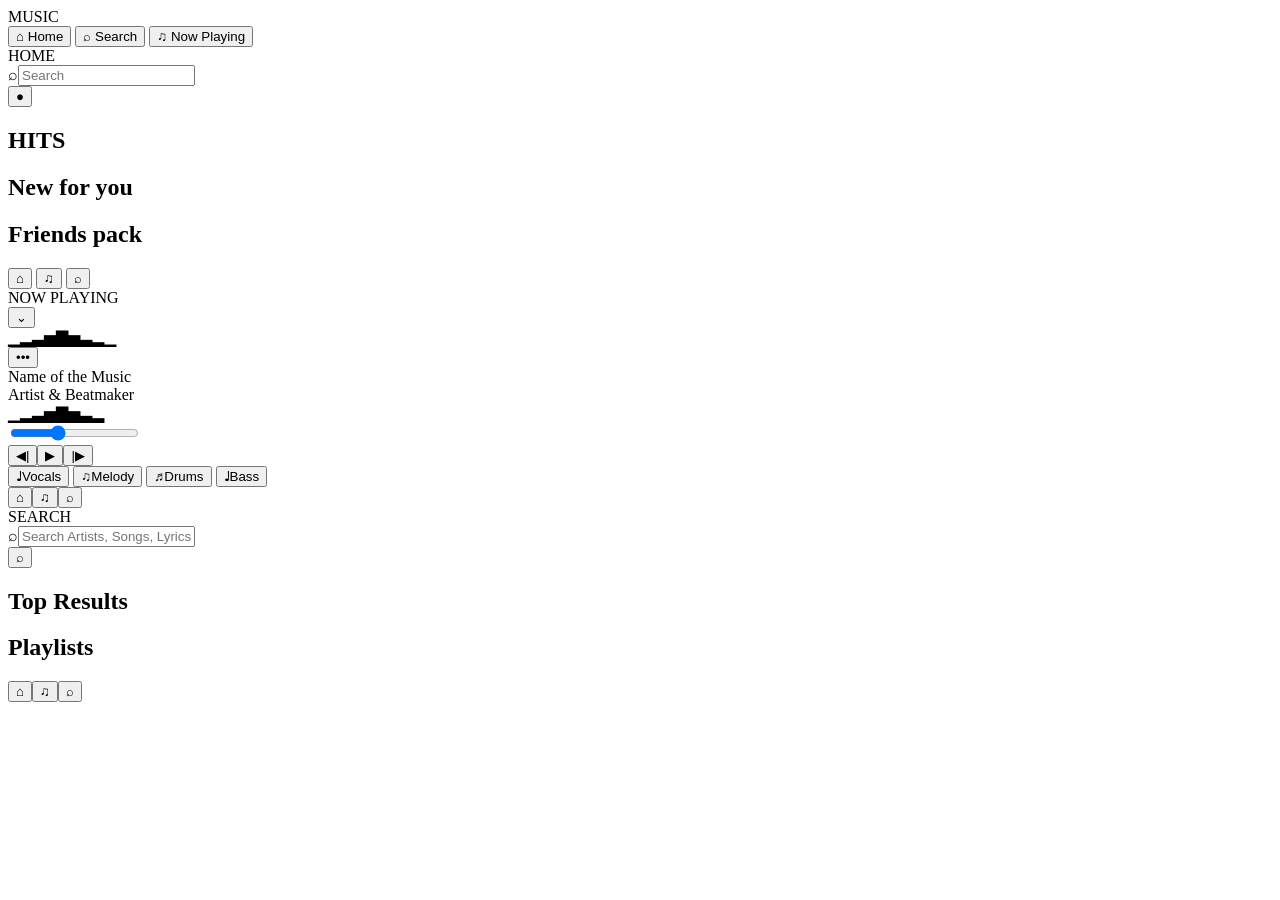
==== index.html @ ff716475 "Add initial mobile music web UI" ====
<!DOCTYPE html>
<html lang="en">
<head>
  <meta charset="UTF-8" />
  <meta name="viewport" content="width=device-width, initial-scale=1.0" />
  <meta name="theme-color" content="#171719" />
  <title>Music UI — Prototype</title>
  <link rel="stylesheet" href="style.css" />
</head>
<body>
  <div class="app-shell">
    <aside class="desktop-nav">
      <div class="brand">MUSIC</div>
      <button class="side-link active" data-page="home">⌂ <span>Home</span></button>
      <button class="side-link" data-page="search">⌕ <span>Search</span></button>
      <button class="side-link" data-page="playing">♫ <span>Now Playing</span></button>
    </aside>

    <main class="app">
      <section id="home" class="page page-home active">
        <div class="page-title">HOME</div>
        <div class="search-row">
          <div class="search-box" data-open-search><span>⌕</span><input id="homeSearch" type="text" placeholder="Search" /></div>
          <button class="round-btn" aria-label="Profile">●</button>
        </div>
        <h1>HITS</h1>
        <div class="horizontal-cards" id="hits"></div>
        <h2>New for you</h2>
        <div class="horizontal-cards" id="newForYou"></div>
        <h2>Friends pack</h2>
        <div class="horizontal-cards" id="friends"></div>
        <div class="mobile-bottom fixed-bottom">
          <button class="selected" data-page="home">⌂</button>
          <button data-page="playing">♫</button>
          <button data-page="search">⌕</button>
        </div>
      </section>

      <section id="playing" class="page page-playing">
        <div class="page-title">NOW PLAYING</div>
        <div class="playing-top">
          <button class="back-btn" data-page="home">⌄</button>
          <div class="wave">▁▂▃▅▇▅▃▂▁</div>
          <button class="more-btn">•••</button>
        </div>
        <div class="hero-art" id="heroArt"></div>
        <div class="track-info">
          <div><div class="track-title" id="playerTitle">Name of the Music</div><div class="track-artist" id="playerArtist">Artist & Beatmaker</div></div>
          <div class="mini-wave">▁▂▃▅▇▅▃▂</div>
        </div>
        <div class="progress"><input id="progress" type="range" min="0" max="100" value="35" /></div>
        <div class="transport">
          <button id="prevBtn">◀|</button><button id="playBtn" class="play-main">▶</button><button id="nextBtn">|▶</button>
        </div>
        <div class="stem-controls">
          <button class="stem active" data-stem="vocals"><b>♩</b><span>Vocals</span></button>
          <button class="stem active" data-stem="melody"><b>♫</b><span>Melody</span></button>
          <button class="stem" data-stem="drums"><b>♬</b><span>Drums</span></button>
          <button class="stem" data-stem="bass"><b>♩</b><span>Bass</span></button>
        </div>
        <div class="mobile-bottom fixed-bottom">
          <button data-page="home">⌂</button><button class="selected" data-page="playing">♫</button><button data-page="search">⌕</button>
        </div>
      </section>

      <section id="search" class="page page-search">
        <div class="page-title">SEARCH</div>
        <div class="search-row">
          <div class="search-box"><span>⌕</span><input id="searchInput" type="text" placeholder="Search Artists, Songs, Lyrics..." /></div>
          <button class="round-btn" id="searchSubmit">⌕</button>
        </div>
        <h1>Top Results</h1>
        <div id="searchResults" class="search-results"></div>
        <h2>Playlists</h2>
        <div class="playlist-list" id="playlists"></div>
        <div class="mobile-bottom fixed-bottom">
          <button data-page="home">⌂</button><button data-page="playing">♫</button><button class="selected" data-page="search">⌕</button>
        </div>
      </section>
    </main>
  </div>
  <script src="app.js"></script>
</body>
</html>
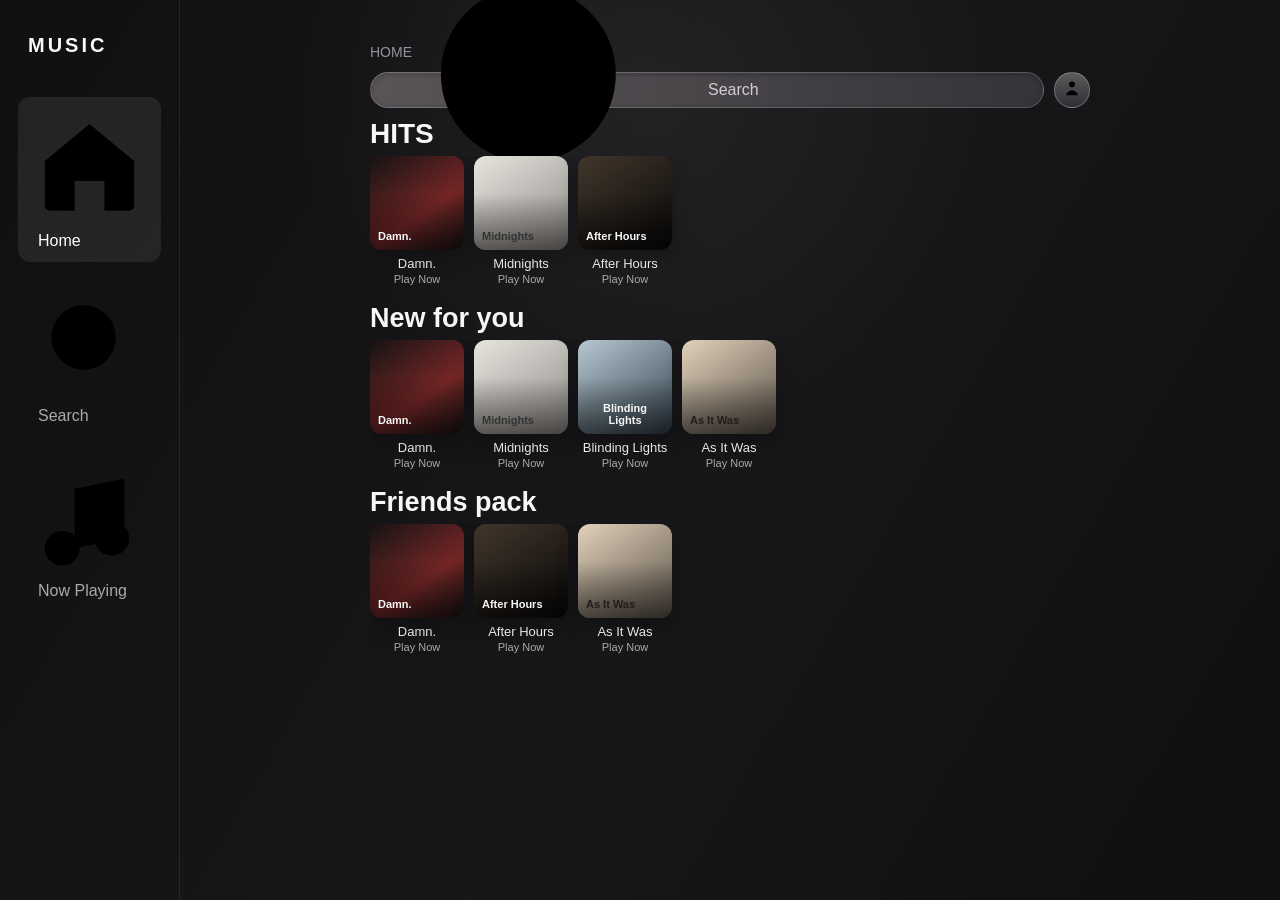
==== commit 051c7647: "Replace text controls with clean SVG icons" ====
--- a/index.html
+++ b/index.html
@@ -11,17 +11,17 @@
   <div class="app-shell">
     <aside class="desktop-nav">
       <div class="brand">MUSIC</div>
-      <button class="side-link active" data-page="home">⌂ <span>Home</span></button>
-      <button class="side-link" data-page="search">⌕ <span>Search</span></button>
-      <button class="side-link" data-page="playing">♫ <span>Now Playing</span></button>
+      <button class="side-link active" data-page="home"><svg viewBox="0 0 24 24"><path d="M3 10.5 12 3l9 7.5v9a1 1 0 0 1-1 1h-5v-6H9v6H4a1 1 0 0 1-1-1z"/></svg><span>Home</span></button>
+      <button class="side-link" data-page="search"><svg viewBox="0 0 24 24"><circle cx="10.8" cy="10.8" r="6.5"/><path d="m16 16 5 5"/></svg><span>Search</span></button>
+      <button class="side-link" data-page="playing"><svg viewBox="0 0 24 24"><path d="M9 18V6l10-2v12"/><circle cx="6.5" cy="18" r="3.5"/><circle cx="16.5" cy="16" r="3.5"/></svg><span>Now Playing</span></button>
     </aside>
 
     <main class="app">
       <section id="home" class="page page-home active">
         <div class="page-title">HOME</div>
         <div class="search-row">
-          <div class="search-box" data-open-search><span>⌕</span><input id="homeSearch" type="text" placeholder="Search" /></div>
-          <button class="round-btn" aria-label="Profile">●</button>
+          <div class="search-box" data-open-search><svg viewBox="0 0 24 24"><circle cx="10.8" cy="10.8" r="6.5"/><path d="m16 16 5 5"/></svg><input id="homeSearch" type="text" placeholder="Search" /></div>
+          <button class="round-btn" aria-label="Profile"><svg viewBox="0 0 24 24"><circle cx="12" cy="8" r="3.2"/><path d="M5.5 20c.8-3.4 3-5.2 6.5-5.2s5.7 1.8 6.5 5.2"/></svg></button>
         </div>
         <h1>HITS</h1>
         <div class="horizontal-cards" id="hits"></div>
@@ -30,51 +30,57 @@
         <h2>Friends pack</h2>
         <div class="horizontal-cards" id="friends"></div>
         <div class="mobile-bottom fixed-bottom">
-          <button class="selected" data-page="home">⌂</button>
-          <button data-page="playing">♫</button>
-          <button data-page="search">⌕</button>
+          <button class="selected" data-page="home" aria-label="Home"><svg viewBox="0 0 24 24"><path d="M3 10.5 12 3l9 7.5v9a1 1 0 0 1-1 1h-5v-6H9v6H4a1 1 0 0 1-1-1z"/></svg></button>
+          <button data-page="playing" aria-label="Now Playing"><svg viewBox="0 0 24 24"><path d="M9 18V6l10-2v12"/><circle cx="6.5" cy="18" r="3.5"/><circle cx="16.5" cy="16" r="3.5"/></svg></button>
+          <button data-page="search" aria-label="Search"><svg viewBox="0 0 24 24"><circle cx="10.8" cy="10.8" r="6.5"/><path d="m16 16 5 5"/></svg></button>
         </div>
       </section>
 
       <section id="playing" class="page page-playing">
         <div class="page-title">NOW PLAYING</div>
         <div class="playing-top">
-          <button class="back-btn" data-page="home">⌄</button>
-          <div class="wave">▁▂▃▅▇▅▃▂▁</div>
-          <button class="more-btn">•••</button>
+          <button class="back-btn" data-page="home" aria-label="Back"><svg viewBox="0 0 24 24"><path d="m5 9 7 7 7-7"/></svg></button>
+          <div class="wave"><span></span><span></span><span></span><span></span><span></span><span></span><span></span><span></span><span></span></div>
+          <button class="more-btn" aria-label="More"><i></i><i></i><i></i></button>
         </div>
         <div class="hero-art" id="heroArt"></div>
         <div class="track-info">
           <div><div class="track-title" id="playerTitle">Name of the Music</div><div class="track-artist" id="playerArtist">Artist & Beatmaker</div></div>
-          <div class="mini-wave">▁▂▃▅▇▅▃▂</div>
+          <div class="mini-wave"><span></span><span></span><span></span><span></span><span></span><span></span><span></span></div>
         </div>
         <div class="progress"><input id="progress" type="range" min="0" max="100" value="35" /></div>
         <div class="transport">
-          <button id="prevBtn">◀|</button><button id="playBtn" class="play-main">▶</button><button id="nextBtn">|▶</button>
+          <button id="prevBtn" aria-label="Previous"><svg viewBox="0 0 32 32"><path d="M7 7v18M25 8 12 16l13 8z"/></svg></button>
+          <button id="playBtn" class="play-main" aria-label="Play"><svg class="play-icon" viewBox="0 0 32 32"><path d="m12 7 13 9-13 9z"/></svg><svg class="pause-icon" viewBox="0 0 32 32"><path d="M10 7v18M22 7v18"/></svg></button>
+          <button id="nextBtn" aria-label="Next"><svg viewBox="0 0 32 32"><path d="M25 7v18M7 8l13 8L7 24z"/></svg></button>
         </div>
         <div class="stem-controls">
-          <button class="stem active" data-stem="vocals"><b>♩</b><span>Vocals</span></button>
-          <button class="stem active" data-stem="melody"><b>♫</b><span>Melody</span></button>
-          <button class="stem" data-stem="drums"><b>♬</b><span>Drums</span></button>
-          <button class="stem" data-stem="bass"><b>♩</b><span>Bass</span></button>
+          <button class="stem active" data-stem="vocals"><svg viewBox="0 0 24 24"><path d="M9 18V6l8-2v11"/><circle cx="6.5" cy="18" r="3.5"/><circle cx="14.5" cy="16" r="3.5"/></svg><span>Vocals</span></button>
+          <button class="stem active" data-stem="melody"><svg viewBox="0 0 24 24"><path d="M9 18V6l8-2v11"/><circle cx="6.5" cy="18" r="3.5"/><circle cx="14.5" cy="16" r="3.5"/></svg><span>Melody</span></button>
+          <button class="stem" data-stem="drums"><svg viewBox="0 0 24 24"><ellipse cx="12" cy="8" rx="7" ry="3"/><path d="M5 8v8c0 2 14 2 14 0V8M8 13c2 1 6 1 8 0"/></svg><span>Drums</span></button>
+          <button class="stem" data-stem="bass"><svg viewBox="0 0 24 24"><path d="M9 18V6l8-2v11"/><circle cx="6.5" cy="18" r="3.5"/><circle cx="14.5" cy="16" r="3.5"/></svg><span>Bass</span></button>
         </div>
         <div class="mobile-bottom fixed-bottom">
-          <button data-page="home">⌂</button><button class="selected" data-page="playing">♫</button><button data-page="search">⌕</button>
+          <button data-page="home" aria-label="Home"><svg viewBox="0 0 24 24"><path d="M3 10.5 12 3l9 7.5v9a1 1 0 0 1-1 1h-5v-6H9v6H4a1 1 0 0 1-1-1z"/></svg></button>
+          <button class="selected" data-page="playing" aria-label="Now Playing"><svg viewBox="0 0 24 24"><path d="M9 18V6l10-2v12"/><circle cx="6.5" cy="18" r="3.5"/><circle cx="16.5" cy="16" r="3.5"/></svg></button>
+          <button data-page="search" aria-label="Search"><svg viewBox="0 0 24 24"><circle cx="10.8" cy="10.8" r="6.5"/><path d="m16 16 5 5"/></svg></button>
         </div>
       </section>
 
       <section id="search" class="page page-search">
         <div class="page-title">SEARCH</div>
         <div class="search-row">
-          <div class="search-box"><span>⌕</span><input id="searchInput" type="text" placeholder="Search Artists, Songs, Lyrics..." /></div>
-          <button class="round-btn" id="searchSubmit">⌕</button>
+          <div class="search-box"><svg viewBox="0 0 24 24"><circle cx="10.8" cy="10.8" r="6.5"/><path d="m16 16 5 5"/></svg><input id="searchInput" type="text" placeholder="Search Artists, Songs, Lyrics..." /></div>
+          <button class="round-btn" id="searchSubmit" aria-label="Search"><svg viewBox="0 0 24 24"><circle cx="10.8" cy="10.8" r="6.5"/><path d="m16 16 5 5"/></svg></button>
         </div>
         <h1>Top Results</h1>
         <div id="searchResults" class="search-results"></div>
         <h2>Playlists</h2>
         <div class="playlist-list" id="playlists"></div>
         <div class="mobile-bottom fixed-bottom">
-          <button data-page="home">⌂</button><button data-page="playing">♫</button><button class="selected" data-page="search">⌕</button>
+          <button data-page="home" aria-label="Home"><svg viewBox="0 0 24 24"><path d="M3 10.5 12 3l9 7.5v9a1 1 0 0 1-1 1h-5v-6H9v6H4a1 1 0 0 1-1-1z"/></svg></button>
+          <button data-page="playing" aria-label="Now Playing"><svg viewBox="0 0 24 24"><path d="M9 18V6l10-2v12"/><circle cx="6.5" cy="18" r="3.5"/><circle cx="16.5" cy="16" r="3.5"/></svg></button>
+          <button class="selected" data-page="search" aria-label="Search"><svg viewBox="0 0 24 24"><circle cx="10.8" cy="10.8" r="6.5"/><path d="m16 16 5 5"/></svg></button>
         </div>
       </section>
     </main>
--- a/style.css
+++ b/style.css
@@ -0,0 +1,5 @@
+*{box-sizing:border-box} :root{--bg:#111113;--text:#f7f7f7;--muted:#aaa8ad}html,body{margin:0;min-height:100%;background:#09090a;color:var(--text);font-family:Arial,Helvetica,sans-serif}body{min-height:100vh;overflow-x:hidden}button,input{font:inherit}button{color:inherit}.app-shell{min-height:100vh;display:flex;background:radial-gradient(circle at 50% 10%,rgba(255,255,255,.06),transparent 34%),linear-gradient(120deg,#101012 0%,#171719 55%,#0f0f11 100%)}.desktop-nav{width:180px;padding:34px 18px;border-right:1px solid rgba(255,255,255,.08);display:flex;flex-direction:column;gap:10px}.brand{font-size:20px;font-weight:800;letter-spacing:.15em;margin:0 10px 30px}.side-link{border:0;background:transparent;text-align:left;padding:12px;border-radius:12px;color:#aaa;cursor:pointer}.side-link.active,.side-link:hover{background:rgba(255,255,255,.08);color:#fff}.side-link span{margin-left:8px}.app{width:min(100%,1060px);margin:0 auto;padding:44px 30px}.page{display:none;min-height:calc(100vh - 88px);animation:fade .2s ease}.page.active{display:block}@keyframes fade{from{opacity:0;transform:translateY(4px)}to{opacity:1;transform:translateY(0)}}.page-title{color:#969398;font-size:14px;margin-bottom:12px}.search-row{display:flex;align-items:center;gap:10px;margin-bottom:12px}.search-box{flex:1;height:36px;border-radius:20px;background:linear-gradient(90deg,rgba(96,91,95,.9),rgba(59,57,61,.85));border:1px solid rgba(255,255,255,.17);display:flex;align-items:center;padding:0 12px;box-shadow:inset 0 1px 5px rgba(0,0,0,.25)}.search-box span{font-size:20px;color:#d8d5d9;margin-right:8px}.search-box input{width:100%;background:transparent;border:0;outline:0;color:#fff;min-width:0}.search-box input::placeholder{color:#d1cdd1}.round-btn{flex:0 0 36px;width:36px;height:36px;border-radius:50%;border:1px solid rgba(255,255,255,.24);background:linear-gradient(#5e5a5e,#302f33);cursor:pointer}h1,h2{margin:12px 0 8px;line-height:1}h1{font-size:28px}h2{font-size:27px;margin-top:18px}.horizontal-cards{display:flex;gap:10px;overflow-x:auto;scrollbar-width:none;padding-bottom:2px}.horizontal-cards::-webkit-scrollbar{display:none}.music-card{width:94px;flex:0 0 94px;cursor:pointer;text-align:center}.album-art{width:94px;height:94px;border-radius:12px;overflow:hidden;display:grid;place-items:end start;padding:8px;position:relative;background:radial-gradient(circle at 75% 25%,rgba(255,255,255,.4),transparent 20%),linear-gradient(135deg,#454545,#151515);box-shadow:0 8px 20px rgba(0,0,0,.25)}.album-art::after{content:"";position:absolute;inset:0;background:linear-gradient(transparent 40%,rgba(0,0,0,.5))}.album-art strong{position:relative;z-index:1;font-size:11px}.music-card .name{margin-top:6px;font-size:13px;white-space:nowrap;overflow:hidden;text-overflow:ellipsis}.music-card .sub{font-size:11px;color:#aaa;margin-top:2px}.c1{background:linear-gradient(145deg,#161313,#752626 60%,#151515)}.c2{background:linear-gradient(145deg,#e8e5df,#8e8a87);color:#333}.c3{background:linear-gradient(145deg,#42362b,#080808)}.c4{background:linear-gradient(145deg,#b7c8d2,#33414d)}.c5{background:linear-gradient(145deg,#e2d2bb,#595047);color:#211d1b}.c6{background:linear-gradient(145deg,#bcd0df,#d991a9);color:#29202a}.c7{background:linear-gradient(145deg,#3c1519,#bc5261)}.c8{background:linear-gradient(145deg,#101010,#575757)}.page-playing{max-width:520px;margin:0 auto}.playing-top{display:flex;align-items:center;justify-content:space-between;height:38px}.back-btn,.more-btn{border:0;background:transparent;cursor:pointer;font-size:24px}.wave,.mini-wave{color:#bfc0c4;letter-spacing:1px;font-size:20px}.hero-art{width:100%;aspect-ratio:1/1;margin-top:6px;border-radius:22px;background:radial-gradient(circle at 55% 42%,rgba(4,20,80,.9) 0 15%,transparent 35%),radial-gradient(circle at 48% 48%,#1b66b2,#122033 58%,#253b55 100%);position:relative;overflow:hidden;box-shadow:0 20px 50px rgba(0,0,0,.4)}.hero-art::before{content:"MUSIC";position:absolute;left:18%;top:34%;font-size:clamp(45px,10vw,100px);font-weight:900;color:rgba(255,255,255,.12);filter:blur(7px);transform:rotate(-8deg)}.track-info{display:flex;align-items:end;justify-content:space-between;margin-top:14px}.track-title{font-size:18px}.track-artist{color:#a8a8ac;font-size:13px;margin-top:4px}.progress{margin-top:10px}.progress input{width:100%;accent-color:#e8e8e8}.transport{display:flex;justify-content:center;align-items:center;gap:42px;margin:10px 0 18px}.transport button{border:0;background:transparent;font-size:25px;cursor:pointer}.transport .play-main{width:62px;height:62px;border:2px solid #81838a;border-radius:50%;font-size:25px;background:rgba(255,255,255,.04)}.stem-controls{display:grid;grid-template-columns:repeat(4,1fr);gap:7px}.stem{border:1px solid rgba(255,255,255,.1);border-radius:16px;padding:10px 4px 8px;background:linear-gradient(#35353a,#26262a);color:#8d8e92;cursor:pointer}.stem.active{color:#fff;background:linear-gradient(#657b92,#39434e)}.stem b{display:block;font-size:20px;margin-bottom:3px}.stem span{font-size:11px}.mobile-bottom{display:flex;height:56px;border-radius:30px;padding:4px;background:linear-gradient(90deg,#343236,#222125);border:1px solid rgba(255,255,255,.13);box-shadow:0 10px 25px rgba(0,0,0,.25)}.mobile-bottom button{flex:1;border:0;border-radius:25px;background:transparent;color:#858187;font-size:25px;cursor:pointer}.mobile-bottom button.selected{color:#fff;background:linear-gradient(#777078,#4b474c)}.search-results{border-top:1px solid transparent}.result{display:flex;align-items:center;gap:10px;min-height:58px;border-bottom:1px solid rgba(255,255,255,.22);cursor:pointer}.result-art{width:52px;height:52px;border-radius:10px;flex:0 0 52px}.result-name{font-size:15px}.result-sub{color:#aaa;font-size:12px;margin-top:4px}.playlist-list{display:grid}.playlist{display:flex;align-items:center;gap:10px;min-height:60px;border-bottom:1px solid rgba(255,255,255,.2);cursor:pointer}.playlist-art{width:48px;height:48px;border-radius:8px;background:linear-gradient(135deg,#111,#b44)}
+.fixed-bottom{position:fixed;left:50%;bottom:max(10px,env(safe-area-inset-bottom));transform:translateX(-50%);width:min(calc(100% - 28px),520px);z-index:1000;margin:0;backdrop-filter:blur(18px);-webkit-backdrop-filter:blur(18px)}
+@media(max-width:899px){.desktop-nav{display:none}.app{width:100%;padding:22px 16px 30px}.page{min-height:calc(100vh - 52px);padding-bottom:82px}.page-home,.page-search,.page-playing{padding-bottom:82px}}
+@media(min-width:900px){.page-home,.page-search{max-width:720px;margin:0 auto}.fixed-bottom{display:none!important}.page-home .mobile-bottom,.page-search .mobile-bottom{display:none}}
+@media(max-width:430px){.app{padding-left:14px;padding-right:14px}h1,h2{font-size:25px}.music-card,.album-art{width:88px}.music-card{flex-basis:88px}.album-art{height:88px}.page-playing{max-width:100%}}
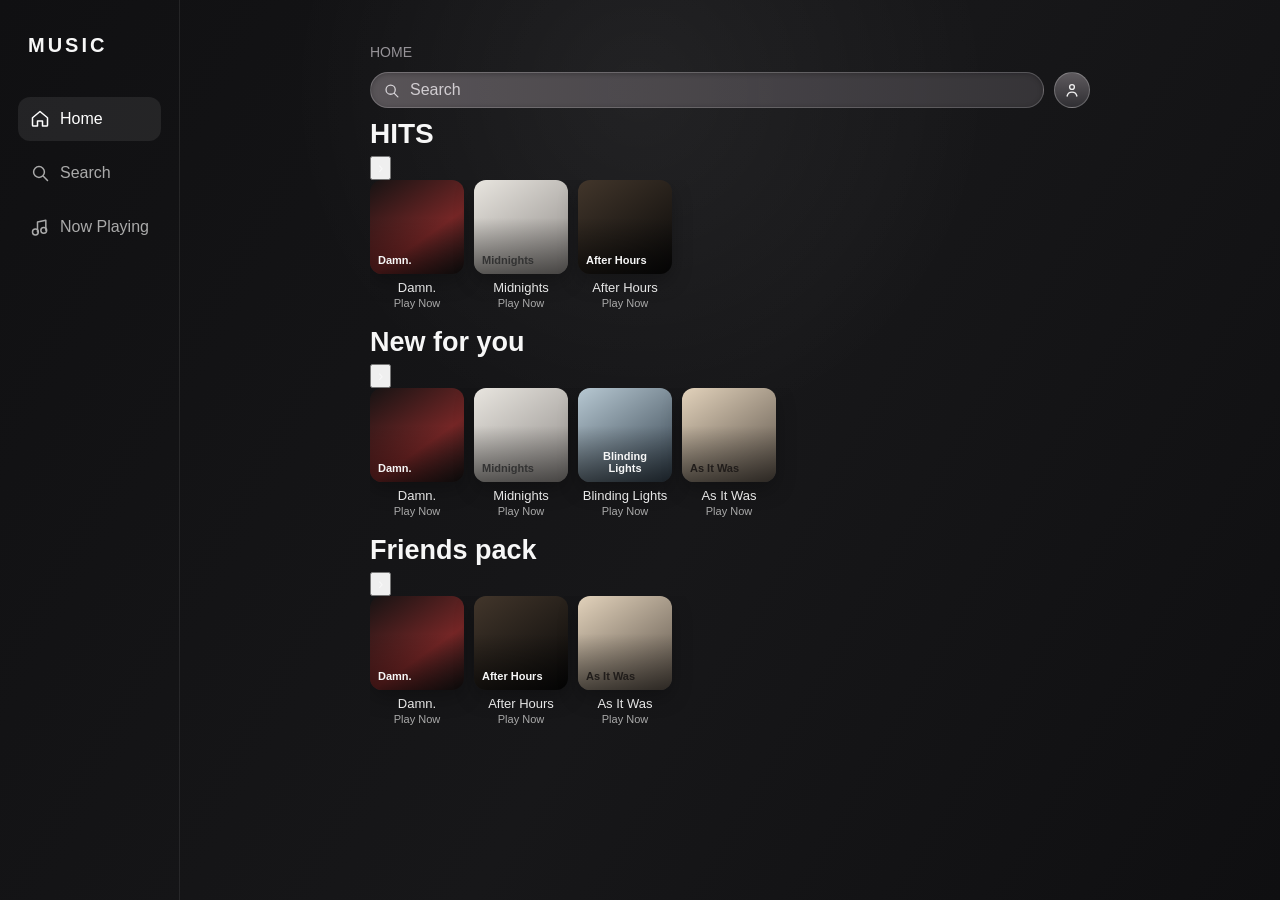
==== commit 8167f161: "Refine Home layout and section controls" ====
--- a/index.html
+++ b/index.html
@@ -23,11 +23,11 @@
           <div class="search-box" data-open-search><svg viewBox="0 0 24 24"><circle cx="10.8" cy="10.8" r="6.5"/><path d="m16 16 5 5"/></svg><input id="homeSearch" type="text" placeholder="Search" /></div>
           <button class="round-btn" aria-label="Profile"><svg viewBox="0 0 24 24"><circle cx="12" cy="8" r="3.2"/><path d="M5.5 20c.8-3.4 3-5.2 6.5-5.2s5.7 1.8 6.5 5.2"/></svg></button>
         </div>
-        <h1>HITS</h1>
+        <div class="section-heading"><h1>HITS</h1><button class="section-arrow" data-section="hits" aria-label="Show more">›</button></div>
         <div class="horizontal-cards" id="hits"></div>
-        <h2>New for you</h2>
+        <div class="section-heading"><h2>New for you</h2><button class="section-arrow" data-section="newForYou" aria-label="Show more">›</button></div>
         <div class="horizontal-cards" id="newForYou"></div>
-        <h2>Friends pack</h2>
+        <div class="section-heading"><h2>Friends pack</h2><button class="section-arrow" data-section="friends" aria-label="Show more">›</button></div>
         <div class="horizontal-cards" id="friends"></div>
         <div class="mobile-bottom fixed-bottom">
           <button class="selected" data-page="home" aria-label="Home"><svg viewBox="0 0 24 24"><path d="M3 10.5 12 3l9 7.5v9a1 1 0 0 1-1 1h-5v-6H9v6H4a1 1 0 0 1-1-1z"/></svg></button>
--- a/style.css
+++ b/style.css
@@ -1,5 +1 @@
-*{box-sizing:border-box} :root{--bg:#111113;--text:#f7f7f7;--muted:#aaa8ad}html,body{margin:0;min-height:100%;background:#09090a;color:var(--text);font-family:Arial,Helvetica,sans-serif}body{min-height:100vh;overflow-x:hidden}button,input{font:inherit}button{color:inherit}.app-shell{min-height:100vh;display:flex;background:radial-gradient(circle at 50% 10%,rgba(255,255,255,.06),transparent 34%),linear-gradient(120deg,#101012 0%,#171719 55%,#0f0f11 100%)}.desktop-nav{width:180px;padding:34px 18px;border-right:1px solid rgba(255,255,255,.08);display:flex;flex-direction:column;gap:10px}.brand{font-size:20px;font-weight:800;letter-spacing:.15em;margin:0 10px 30px}.side-link{border:0;background:transparent;text-align:left;padding:12px;border-radius:12px;color:#aaa;cursor:pointer}.side-link.active,.side-link:hover{background:rgba(255,255,255,.08);color:#fff}.side-link span{margin-left:8px}.app{width:min(100%,1060px);margin:0 auto;padding:44px 30px}.page{display:none;min-height:calc(100vh - 88px);animation:fade .2s ease}.page.active{display:block}@keyframes fade{from{opacity:0;transform:translateY(4px)}to{opacity:1;transform:translateY(0)}}.page-title{color:#969398;font-size:14px;margin-bottom:12px}.search-row{display:flex;align-items:center;gap:10px;margin-bottom:12px}.search-box{flex:1;height:36px;border-radius:20px;background:linear-gradient(90deg,rgba(96,91,95,.9),rgba(59,57,61,.85));border:1px solid rgba(255,255,255,.17);display:flex;align-items:center;padding:0 12px;box-shadow:inset 0 1px 5px rgba(0,0,0,.25)}.search-box span{font-size:20px;color:#d8d5d9;margin-right:8px}.search-box input{width:100%;background:transparent;border:0;outline:0;color:#fff;min-width:0}.search-box input::placeholder{color:#d1cdd1}.round-btn{flex:0 0 36px;width:36px;height:36px;border-radius:50%;border:1px solid rgba(255,255,255,.24);background:linear-gradient(#5e5a5e,#302f33);cursor:pointer}h1,h2{margin:12px 0 8px;line-height:1}h1{font-size:28px}h2{font-size:27px;margin-top:18px}.horizontal-cards{display:flex;gap:10px;overflow-x:auto;scrollbar-width:none;padding-bottom:2px}.horizontal-cards::-webkit-scrollbar{display:none}.music-card{width:94px;flex:0 0 94px;cursor:pointer;text-align:center}.album-art{width:94px;height:94px;border-radius:12px;overflow:hidden;display:grid;place-items:end start;padding:8px;position:relative;background:radial-gradient(circle at 75% 25%,rgba(255,255,255,.4),transparent 20%),linear-gradient(135deg,#454545,#151515);box-shadow:0 8px 20px rgba(0,0,0,.25)}.album-art::after{content:"";position:absolute;inset:0;background:linear-gradient(transparent 40%,rgba(0,0,0,.5))}.album-art strong{position:relative;z-index:1;font-size:11px}.music-card .name{margin-top:6px;font-size:13px;white-space:nowrap;overflow:hidden;text-overflow:ellipsis}.music-card .sub{font-size:11px;color:#aaa;margin-top:2px}.c1{background:linear-gradient(145deg,#161313,#752626 60%,#151515)}.c2{background:linear-gradient(145deg,#e8e5df,#8e8a87);color:#333}.c3{background:linear-gradient(145deg,#42362b,#080808)}.c4{background:linear-gradient(145deg,#b7c8d2,#33414d)}.c5{background:linear-gradient(145deg,#e2d2bb,#595047);color:#211d1b}.c6{background:linear-gradient(145deg,#bcd0df,#d991a9);color:#29202a}.c7{background:linear-gradient(145deg,#3c1519,#bc5261)}.c8{background:linear-gradient(145deg,#101010,#575757)}.page-playing{max-width:520px;margin:0 auto}.playing-top{display:flex;align-items:center;justify-content:space-between;height:38px}.back-btn,.more-btn{border:0;background:transparent;cursor:pointer;font-size:24px}.wave,.mini-wave{color:#bfc0c4;letter-spacing:1px;font-size:20px}.hero-art{width:100%;aspect-ratio:1/1;margin-top:6px;border-radius:22px;background:radial-gradient(circle at 55% 42%,rgba(4,20,80,.9) 0 15%,transparent 35%),radial-gradient(circle at 48% 48%,#1b66b2,#122033 58%,#253b55 100%);position:relative;overflow:hidden;box-shadow:0 20px 50px rgba(0,0,0,.4)}.hero-art::before{content:"MUSIC";position:absolute;left:18%;top:34%;font-size:clamp(45px,10vw,100px);font-weight:900;color:rgba(255,255,255,.12);filter:blur(7px);transform:rotate(-8deg)}.track-info{display:flex;align-items:end;justify-content:space-between;margin-top:14px}.track-title{font-size:18px}.track-artist{color:#a8a8ac;font-size:13px;margin-top:4px}.progress{margin-top:10px}.progress input{width:100%;accent-color:#e8e8e8}.transport{display:flex;justify-content:center;align-items:center;gap:42px;margin:10px 0 18px}.transport button{border:0;background:transparent;font-size:25px;cursor:pointer}.transport .play-main{width:62px;height:62px;border:2px solid #81838a;border-radius:50%;font-size:25px;background:rgba(255,255,255,.04)}.stem-controls{display:grid;grid-template-columns:repeat(4,1fr);gap:7px}.stem{border:1px solid rgba(255,255,255,.1);border-radius:16px;padding:10px 4px 8px;background:linear-gradient(#35353a,#26262a);color:#8d8e92;cursor:pointer}.stem.active{color:#fff;background:linear-gradient(#657b92,#39434e)}.stem b{display:block;font-size:20px;margin-bottom:3px}.stem span{font-size:11px}.mobile-bottom{display:flex;height:56px;border-radius:30px;padding:4px;background:linear-gradient(90deg,#343236,#222125);border:1px solid rgba(255,255,255,.13);box-shadow:0 10px 25px rgba(0,0,0,.25)}.mobile-bottom button{flex:1;border:0;border-radius:25px;background:transparent;color:#858187;font-size:25px;cursor:pointer}.mobile-bottom button.selected{color:#fff;background:linear-gradient(#777078,#4b474c)}.search-results{border-top:1px solid transparent}.result{display:flex;align-items:center;gap:10px;min-height:58px;border-bottom:1px solid rgba(255,255,255,.22);cursor:pointer}.result-art{width:52px;height:52px;border-radius:10px;flex:0 0 52px}.result-name{font-size:15px}.result-sub{color:#aaa;font-size:12px;margin-top:4px}.playlist-list{display:grid}.playlist{display:flex;align-items:center;gap:10px;min-height:60px;border-bottom:1px solid rgba(255,255,255,.2);cursor:pointer}.playlist-art{width:48px;height:48px;border-radius:8px;background:linear-gradient(135deg,#111,#b44)}
-.fixed-bottom{position:fixed;left:50%;bottom:max(10px,env(safe-area-inset-bottom));transform:translateX(-50%);width:min(calc(100% - 28px),520px);z-index:1000;margin:0;backdrop-filter:blur(18px);-webkit-backdrop-filter:blur(18px)}
-@media(max-width:899px){.desktop-nav{display:none}.app{width:100%;padding:22px 16px 30px}.page{min-height:calc(100vh - 52px);padding-bottom:82px}.page-home,.page-search,.page-playing{padding-bottom:82px}}
-@media(min-width:900px){.page-home,.page-search{max-width:720px;margin:0 auto}.fixed-bottom{display:none!important}.page-home .mobile-bottom,.page-search .mobile-bottom{display:none}}
-@media(max-width:430px){.app{padding-left:14px;padding-right:14px}h1,h2{font-size:25px}.music-card,.album-art{width:88px}.music-card{flex-basis:88px}.album-art{height:88px}.page-playing{max-width:100%}}
+*{box-sizing:border-box}:root{--bg:#111113;--text:#f7f7f7;--muted:#aaa8ad}html,body{margin:0;min-height:100%;background:#09090a;color:var(--text);font-family:Arial,Helvetica,sans-serif}body{min-height:100vh;overflow-x:hidden}button,input{font:inherit}button{color:inherit}.app-shell{min-height:100vh;display:flex;background:radial-gradient(circle at 50% 10%,rgba(255,255,255,.06),transparent 34%),linear-gradient(120deg,#101012 0%,#171719 55%,#0f0f11 100%)}.desktop-nav{width:180px;padding:34px 18px;border-right:1px solid rgba(255,255,255,.08);display:flex;flex-direction:column;gap:10px}.brand{font-size:20px;font-weight:800;letter-spacing:.15em;margin:0 10px 30px}.side-link{border:0;background:transparent;text-align:left;padding:12px;border-radius:12px;color:#aaa;cursor:pointer;display:flex;align-items:center;gap:10px}.side-link.active,.side-link:hover{background:rgba(255,255,255,.08);color:#fff}.side-link span{margin:0}.side-link svg{width:20px;height:20px;fill:none;stroke:currentColor;stroke-width:1.8;stroke-linecap:round;stroke-linejoin:round}.app{width:min(100%,1060px);margin:0 auto;padding:44px 30px}.page{display:none;min-height:calc(100vh - 88px);animation:fade .2s ease}.page.active{display:block}@keyframes fade{from{opacity:0;transform:translateY(4px)}to{opacity:1;transform:translateY(0)}}.page-title{color:#969398;font-size:14px;margin-bottom:12px}.search-row{display:flex;align-items:center;gap:10px;margin-bottom:12px}.search-box{flex:1;height:36px;border-radius:20px;background:linear-gradient(90deg,rgba(96,91,95,.9),rgba(59,57,61,.85));border:1px solid rgba(255,255,255,.17);display:flex;align-items:center;padding:0 12px;box-shadow:inset 0 1px 5px rgba(0,0,0,.25)}.search-box svg{width:17px;height:17px;flex:0 0 17px;margin-right:8px;fill:none;stroke:#d8d5d9;stroke-width:1.8;stroke-linecap:round;stroke-linejoin:round}.search-box input{width:100%;background:transparent;border:0;outline:0;color:#fff;min-width:0}.search-box input::placeholder{color:#d1cdd1}.round-btn{flex:0 0 36px;width:36px;height:36px;border-radius:50%;border:1px solid rgba(255,255,255,.24);background:linear-gradient(#5e5a5e,#302f33);cursor:pointer;display:grid;place-items:center}.round-btn svg{width:18px;height:18px;fill:none;stroke:#eee;stroke-width:1.8;stroke-linecap:round;stroke-linejoin:round}h1,h2{margin:12px 0 8px;line-height:1}h1{font-size:28px}h2{font-size:27px;margin-top:18px}.horizontal-cards{display:flex;gap:10px;overflow-x:auto;scrollbar-width:none;padding-bottom:2px}.horizontal-cards::-webkit-scrollbar{display:none}.music-card{width:94px;flex:0 0 94px;cursor:pointer;text-align:center}.album-art{width:94px;height:94px;border-radius:12px;overflow:hidden;display:grid;place-items:end start;padding:8px;position:relative;background:radial-gradient(circle at 75% 25%,rgba(255,255,255,.4),transparent 20%),linear-gradient(135deg,#454545,#151515);box-shadow:0 8px 20px rgba(0,0,0,.25)}.album-art::after{content:"";position:absolute;inset:0;background:linear-gradient(transparent 40%,rgba(0,0,0,.5))}.album-art strong{position:relative;z-index:1;font-size:11px}.music-card .name{margin-top:6px;font-size:13px;white-space:nowrap;overflow:hidden;text-overflow:ellipsis}.music-card .sub{font-size:11px;color:#aaa;margin-top:2px}.c1{background:linear-gradient(145deg,#161313,#752626 60%,#151515)}.c2{background:linear-gradient(145deg,#e8e5df,#8e8a87);color:#333}.c3{background:linear-gradient(145deg,#42362b,#080808)}.c4{background:linear-gradient(145deg,#b7c8d2,#33414d)}.c5{background:linear-gradient(145deg,#e2d2bb,#595047);color:#211d1b}.c6{background:linear-gradient(145deg,#bcd0df,#d991a9);color:#29202a}.c7{background:linear-gradient(145deg,#3c1519,#bc5261)}.c8{background:linear-gradient(145deg,#101010,#575757)}.page-playing{max-width:520px;margin:0 auto}.playing-top{display:flex;align-items:center;justify-content:space-between;height:38px}.back-btn,.more-btn{border:0;background:transparent;cursor:pointer;width:36px;height:36px;display:grid;place-items:center;padding:0}.back-btn svg{width:23px;height:23px;fill:none;stroke:#f1f1f1;stroke-width:1.8;stroke-linecap:round;stroke-linejoin:round}.more-btn{display:flex;gap:4px;align-items:center;justify-content:center}.more-btn i{width:4px;height:4px;border-radius:50%;background:#f1f1f1}.wave,.mini-wave{display:flex;align-items:center;justify-content:center;gap:2px;height:24px}.wave span,.mini-wave span{display:block;width:2px;border-radius:2px;background:#c3c4c8}.wave span:nth-child(1){height:5px}.wave span:nth-child(2){height:9px}.wave span:nth-child(3){height:13px}.wave span:nth-child(4){height:7px}.wave span:nth-child(5){height:18px}.wave span:nth-child(6){height:10px}.wave span:nth-child(7){height:15px}.wave span:nth-child(8){height:8px}.wave span:nth-child(9){height:5px}.mini-wave span:nth-child(1){height:4px}.mini-wave span:nth-child(2){height:7px}.mini-wave span:nth-child(3){height:11px}.mini-wave span:nth-child(4){height:17px}.mini-wave span:nth-child(5){height:21px}.mini-wave span:nth-child(6){height:12px}.mini-wave span:nth-child(7){height:6px}.hero-art{width:100%;aspect-ratio:1/1;margin-top:6px;border-radius:22px;background:radial-gradient(circle at 55% 42%,rgba(4,20,80,.9) 0 15%,transparent 35%),radial-gradient(circle at 48% 48%,#1b66b2,#122033 58%,#253b55 100%);position:relative;overflow:hidden;box-shadow:0 20px 50px rgba(0,0,0,.4)}.hero-art::before{content:"MUSIC";position:absolute;left:18%;top:34%;font-size:clamp(45px,10vw,100px);font-weight:900;color:rgba(255,255,255,.12);filter:blur(7px);transform:rotate(-8deg)}.track-info{display:flex;align-items:end;justify-content:space-between;margin-top:14px}.track-title{font-size:18px}.track-artist{color:#a8a8ac;font-size:13px;margin-top:4px}.progress{margin-top:10px}.progress input{width:100%;accent-color:#e8e8e8}.transport{display:flex;justify-content:center;align-items:center;gap:42px;margin:10px 0 18px}.transport button{border:0;background:transparent;width:42px;height:42px;padding:7px;display:grid;place-items:center;cursor:pointer}.transport button>svg{width:28px;height:28px;fill:none;stroke:#f4f4f4;stroke-width:1.7;stroke-linecap:round;stroke-linejoin:round}.transport .play-main{width:62px;height:62px;border:2px solid #81838a;border-radius:50%;font-size:25px;background:rgba(255,255,255,.04);padding:15px}.play-main svg{width:28px;height:28px;fill:#f4f4f4;stroke:none}.pause-icon{display:none}.play-main.is-playing .play-icon{display:none}.play-main.is-playing .pause-icon{display:block}.stem-controls{display:grid;grid-template-columns:repeat(4,1fr);gap:7px}.stem{border:1px solid rgba(255,255,255,.1);border-radius:16px;padding:10px 4px 8px;background:linear-gradient(#35353a,#26262a);color:#8d8e92;cursor:pointer}.stem.active{color:#fff;background:linear-gradient(#657b92,#39434e);box-shadow:inset 0 0 12px rgba(255,255,255,.13)}.stem svg{display:block;width:22px;height:22px;margin:0 auto 5px;fill:none;stroke:currentColor;stroke-width:1.6;stroke-linecap:round;stroke-linejoin:round}.stem span{font-size:11px}.mobile-bottom{display:flex;height:56px;border-radius:30px;padding:4px;background:linear-gradient(90deg,#343236,#222125);border:1px solid rgba(255,255,255,.13);box-shadow:0 10px 25px rgba(0,0,0,.25)}.mobile-bottom button{flex:1;border:0;border-radius:25px;background:transparent;color:#858187;cursor:pointer;display:grid;place-items:center}.mobile-bottom button svg{width:22px;height:22px;fill:none;stroke:currentColor;stroke-width:1.7;stroke-linecap:round;stroke-linejoin:round}.mobile-bottom button.selected{color:#fff;background:linear-gradient(#777078,#4b474c);box-shadow:inset 0 1px 4px rgba(255,255,255,.16)}.search-results{border-top:1px solid transparent}.result{display:flex;align-items:center;gap:10px;min-height:58px;border-bottom:1px solid rgba(255,255,255,.22);cursor:pointer}.result-art{width:52px;height:52px;border-radius:10px;flex:0 0 52px}.result-name{font-size:15px}.result-sub{color:#aaa;font-size:12px;margin-top:4px}.playlist-list{display:grid}.playlist{display:flex;align-items:center;gap:10px;min-height:60px;border-bottom:1px solid rgba(255,255,255,.2);cursor:pointer}.playlist-art{width:48px;height:48px;border-radius:8px;background:linear-gradient(135deg,#111,#b44)}.fixed-bottom{position:fixed;left:50%;bottom:max(10px,env(safe-area-inset-bottom));transform:translateX(-50%);width:min(calc(100% - 28px),520px);z-index:1000;margin:0;backdrop-filter:blur(18px);-webkit-backdrop-filter:blur(18px)}@media(max-width:899px){.desktop-nav{display:none}.app{width:100%;padding:22px 16px 30px}.page{min-height:calc(100vh - 52px);padding-bottom:82px}.page-home,.page-search,.page-playing{padding-bottom:82px}}@media(min-width:900px){.page-home,.page-search{max-width:720px;margin:0 auto}.fixed-bottom{display:none!important}.page-home .mobile-bottom,.page-search .mobile-bottom{display:none}}@media(max-width:430px){.app{padding-left:14px;padding-right:14px}h1,h2{font-size:25px}.music-card,.album-art{width:88px}.music-card{flex-basis:88px}.album-art{height:88px}.page-playing{max-width:100%}}
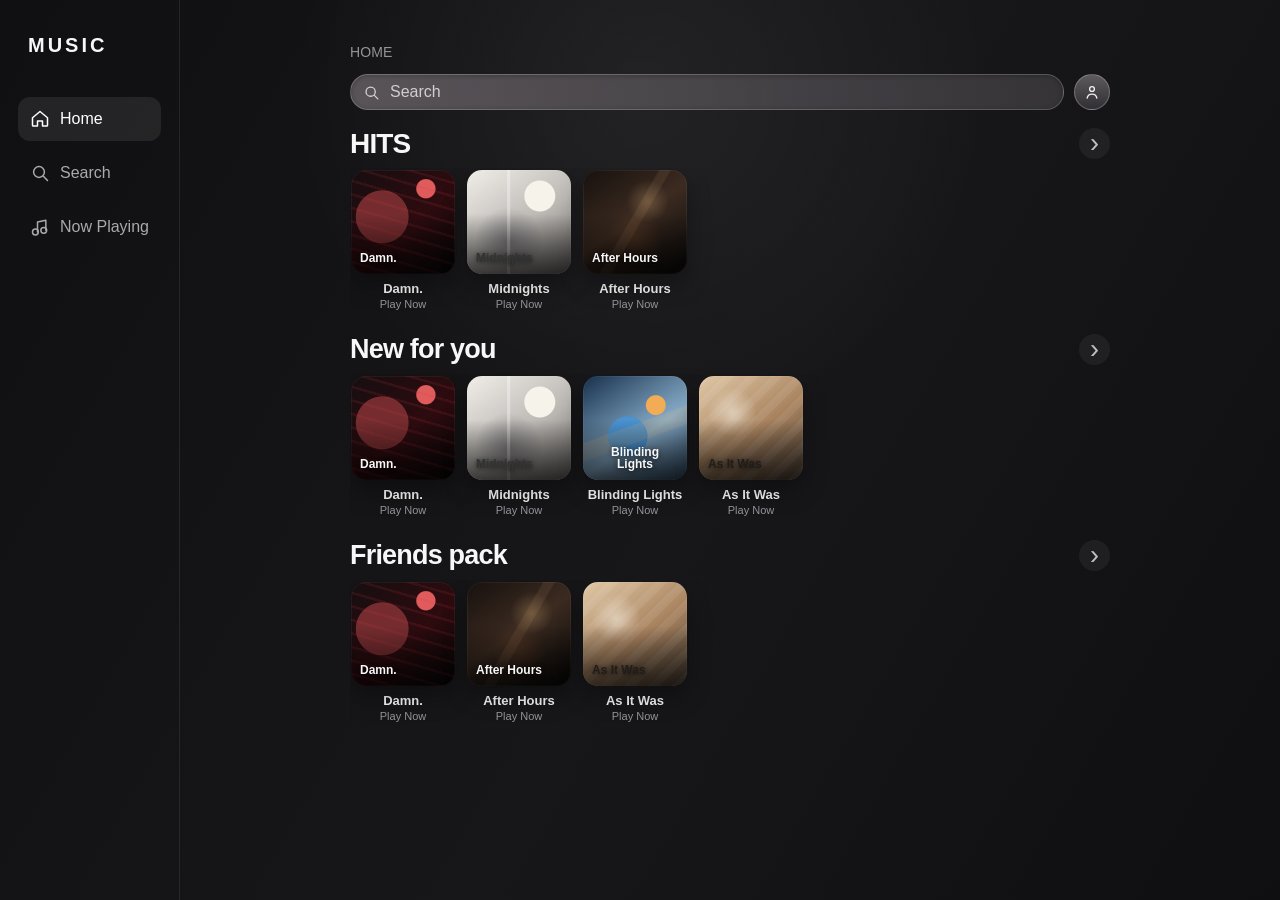
==== commit 8484e7c9: "Refine app background and mobile UI" ====
--- a/index.html
+++ b/index.html
@@ -7,7 +7,7 @@
   <title>Music UI — Prototype</title>
   <link rel="stylesheet" href="style.css" />
 </head>
-<body>
+<body data-page="home">
   <div class="app-shell">
     <aside class="desktop-nav">
       <div class="brand">MUSIC</div>
--- a/style.css
+++ b/style.css
@@ -1 +1,159 @@
-*{box-sizing:border-box}:root{--bg:#111113;--text:#f7f7f7;--muted:#aaa8ad}html,body{margin:0;min-height:100%;background:#09090a;color:var(--text);font-family:Arial,Helvetica,sans-serif}body{min-height:100vh;overflow-x:hidden}button,input{font:inherit}button{color:inherit}.app-shell{min-height:100vh;display:flex;background:radial-gradient(circle at 50% 10%,rgba(255,255,255,.06),transparent 34%),linear-gradient(120deg,#101012 0%,#171719 55%,#0f0f11 100%)}.desktop-nav{width:180px;padding:34px 18px;border-right:1px solid rgba(255,255,255,.08);display:flex;flex-direction:column;gap:10px}.brand{font-size:20px;font-weight:800;letter-spacing:.15em;margin:0 10px 30px}.side-link{border:0;background:transparent;text-align:left;padding:12px;border-radius:12px;color:#aaa;cursor:pointer;display:flex;align-items:center;gap:10px}.side-link.active,.side-link:hover{background:rgba(255,255,255,.08);color:#fff}.side-link span{margin:0}.side-link svg{width:20px;height:20px;fill:none;stroke:currentColor;stroke-width:1.8;stroke-linecap:round;stroke-linejoin:round}.app{width:min(100%,1060px);margin:0 auto;padding:44px 30px}.page{display:none;min-height:calc(100vh - 88px);animation:fade .2s ease}.page.active{display:block}@keyframes fade{from{opacity:0;transform:translateY(4px)}to{opacity:1;transform:translateY(0)}}.page-title{color:#969398;font-size:14px;margin-bottom:12px}.search-row{display:flex;align-items:center;gap:10px;margin-bottom:12px}.search-box{flex:1;height:36px;border-radius:20px;background:linear-gradient(90deg,rgba(96,91,95,.9),rgba(59,57,61,.85));border:1px solid rgba(255,255,255,.17);display:flex;align-items:center;padding:0 12px;box-shadow:inset 0 1px 5px rgba(0,0,0,.25)}.search-box svg{width:17px;height:17px;flex:0 0 17px;margin-right:8px;fill:none;stroke:#d8d5d9;stroke-width:1.8;stroke-linecap:round;stroke-linejoin:round}.search-box input{width:100%;background:transparent;border:0;outline:0;color:#fff;min-width:0}.search-box input::placeholder{color:#d1cdd1}.round-btn{flex:0 0 36px;width:36px;height:36px;border-radius:50%;border:1px solid rgba(255,255,255,.24);background:linear-gradient(#5e5a5e,#302f33);cursor:pointer;display:grid;place-items:center}.round-btn svg{width:18px;height:18px;fill:none;stroke:#eee;stroke-width:1.8;stroke-linecap:round;stroke-linejoin:round}h1,h2{margin:12px 0 8px;line-height:1}h1{font-size:28px}h2{font-size:27px;margin-top:18px}.horizontal-cards{display:flex;gap:10px;overflow-x:auto;scrollbar-width:none;padding-bottom:2px}.horizontal-cards::-webkit-scrollbar{display:none}.music-card{width:94px;flex:0 0 94px;cursor:pointer;text-align:center}.album-art{width:94px;height:94px;border-radius:12px;overflow:hidden;display:grid;place-items:end start;padding:8px;position:relative;background:radial-gradient(circle at 75% 25%,rgba(255,255,255,.4),transparent 20%),linear-gradient(135deg,#454545,#151515);box-shadow:0 8px 20px rgba(0,0,0,.25)}.album-art::after{content:"";position:absolute;inset:0;background:linear-gradient(transparent 40%,rgba(0,0,0,.5))}.album-art strong{position:relative;z-index:1;font-size:11px}.music-card .name{margin-top:6px;font-size:13px;white-space:nowrap;overflow:hidden;text-overflow:ellipsis}.music-card .sub{font-size:11px;color:#aaa;margin-top:2px}.c1{background:linear-gradient(145deg,#161313,#752626 60%,#151515)}.c2{background:linear-gradient(145deg,#e8e5df,#8e8a87);color:#333}.c3{background:linear-gradient(145deg,#42362b,#080808)}.c4{background:linear-gradient(145deg,#b7c8d2,#33414d)}.c5{background:linear-gradient(145deg,#e2d2bb,#595047);color:#211d1b}.c6{background:linear-gradient(145deg,#bcd0df,#d991a9);color:#29202a}.c7{background:linear-gradient(145deg,#3c1519,#bc5261)}.c8{background:linear-gradient(145deg,#101010,#575757)}.page-playing{max-width:520px;margin:0 auto}.playing-top{display:flex;align-items:center;justify-content:space-between;height:38px}.back-btn,.more-btn{border:0;background:transparent;cursor:pointer;width:36px;height:36px;display:grid;place-items:center;padding:0}.back-btn svg{width:23px;height:23px;fill:none;stroke:#f1f1f1;stroke-width:1.8;stroke-linecap:round;stroke-linejoin:round}.more-btn{display:flex;gap:4px;align-items:center;justify-content:center}.more-btn i{width:4px;height:4px;border-radius:50%;background:#f1f1f1}.wave,.mini-wave{display:flex;align-items:center;justify-content:center;gap:2px;height:24px}.wave span,.mini-wave span{display:block;width:2px;border-radius:2px;background:#c3c4c8}.wave span:nth-child(1){height:5px}.wave span:nth-child(2){height:9px}.wave span:nth-child(3){height:13px}.wave span:nth-child(4){height:7px}.wave span:nth-child(5){height:18px}.wave span:nth-child(6){height:10px}.wave span:nth-child(7){height:15px}.wave span:nth-child(8){height:8px}.wave span:nth-child(9){height:5px}.mini-wave span:nth-child(1){height:4px}.mini-wave span:nth-child(2){height:7px}.mini-wave span:nth-child(3){height:11px}.mini-wave span:nth-child(4){height:17px}.mini-wave span:nth-child(5){height:21px}.mini-wave span:nth-child(6){height:12px}.mini-wave span:nth-child(7){height:6px}.hero-art{width:100%;aspect-ratio:1/1;margin-top:6px;border-radius:22px;background:radial-gradient(circle at 55% 42%,rgba(4,20,80,.9) 0 15%,transparent 35%),radial-gradient(circle at 48% 48%,#1b66b2,#122033 58%,#253b55 100%);position:relative;overflow:hidden;box-shadow:0 20px 50px rgba(0,0,0,.4)}.hero-art::before{content:"MUSIC";position:absolute;left:18%;top:34%;font-size:clamp(45px,10vw,100px);font-weight:900;color:rgba(255,255,255,.12);filter:blur(7px);transform:rotate(-8deg)}.track-info{display:flex;align-items:end;justify-content:space-between;margin-top:14px}.track-title{font-size:18px}.track-artist{color:#a8a8ac;font-size:13px;margin-top:4px}.progress{margin-top:10px}.progress input{width:100%;accent-color:#e8e8e8}.transport{display:flex;justify-content:center;align-items:center;gap:42px;margin:10px 0 18px}.transport button{border:0;background:transparent;width:42px;height:42px;padding:7px;display:grid;place-items:center;cursor:pointer}.transport button>svg{width:28px;height:28px;fill:none;stroke:#f4f4f4;stroke-width:1.7;stroke-linecap:round;stroke-linejoin:round}.transport .play-main{width:62px;height:62px;border:2px solid #81838a;border-radius:50%;font-size:25px;background:rgba(255,255,255,.04);padding:15px}.play-main svg{width:28px;height:28px;fill:#f4f4f4;stroke:none}.pause-icon{display:none}.play-main.is-playing .play-icon{display:none}.play-main.is-playing .pause-icon{display:block}.stem-controls{display:grid;grid-template-columns:repeat(4,1fr);gap:7px}.stem{border:1px solid rgba(255,255,255,.1);border-radius:16px;padding:10px 4px 8px;background:linear-gradient(#35353a,#26262a);color:#8d8e92;cursor:pointer}.stem.active{color:#fff;background:linear-gradient(#657b92,#39434e);box-shadow:inset 0 0 12px rgba(255,255,255,.13)}.stem svg{display:block;width:22px;height:22px;margin:0 auto 5px;fill:none;stroke:currentColor;stroke-width:1.6;stroke-linecap:round;stroke-linejoin:round}.stem span{font-size:11px}.mobile-bottom{display:flex;height:56px;border-radius:30px;padding:4px;background:linear-gradient(90deg,#343236,#222125);border:1px solid rgba(255,255,255,.13);box-shadow:0 10px 25px rgba(0,0,0,.25)}.mobile-bottom button{flex:1;border:0;border-radius:25px;background:transparent;color:#858187;cursor:pointer;display:grid;place-items:center}.mobile-bottom button svg{width:22px;height:22px;fill:none;stroke:currentColor;stroke-width:1.7;stroke-linecap:round;stroke-linejoin:round}.mobile-bottom button.selected{color:#fff;background:linear-gradient(#777078,#4b474c);box-shadow:inset 0 1px 4px rgba(255,255,255,.16)}.search-results{border-top:1px solid transparent}.result{display:flex;align-items:center;gap:10px;min-height:58px;border-bottom:1px solid rgba(255,255,255,.22);cursor:pointer}.result-art{width:52px;height:52px;border-radius:10px;flex:0 0 52px}.result-name{font-size:15px}.result-sub{color:#aaa;font-size:12px;margin-top:4px}.playlist-list{display:grid}.playlist{display:flex;align-items:center;gap:10px;min-height:60px;border-bottom:1px solid rgba(255,255,255,.2);cursor:pointer}.playlist-art{width:48px;height:48px;border-radius:8px;background:linear-gradient(135deg,#111,#b44)}.fixed-bottom{position:fixed;left:50%;bottom:max(10px,env(safe-area-inset-bottom));transform:translateX(-50%);width:min(calc(100% - 28px),520px);z-index:1000;margin:0;backdrop-filter:blur(18px);-webkit-backdrop-filter:blur(18px)}@media(max-width:899px){.desktop-nav{display:none}.app{width:100%;padding:22px 16px 30px}.page{min-height:calc(100vh - 52px);padding-bottom:82px}.page-home,.page-search,.page-playing{padding-bottom:82px}}@media(min-width:900px){.page-home,.page-search{max-width:720px;margin:0 auto}.fixed-bottom{display:none!important}.page-home .mobile-bottom,.page-search .mobile-bottom{display:none}}@media(max-width:430px){.app{padding-left:14px;padding-right:14px}h1,h2{font-size:25px}.music-card,.album-art{width:88px}.music-card{flex-basis:88px}.album-art{height:88px}.page-playing{max-width:100%}}+*{box-sizing:border-box}:root{--bg:#111113;--text:#f7f7f7;--muted:#aaa8ad}html,body{margin:0;min-height:100%;background:#09090a;color:var(--text);font-family:Arial,Helvetica,sans-serif}body{min-height:100vh;overflow-x:hidden}button,input{font:inherit}button{color:inherit}.app-shell{min-height:100vh;display:flex;background:radial-gradient(circle at 50% 10%,rgba(255,255,255,.06),transparent 34%),linear-gradient(120deg,#101012 0%,#171719 55%,#0f0f11 100%)}.desktop-nav{width:180px;padding:34px 18px;border-right:1px solid rgba(255,255,255,.08);display:flex;flex-direction:column;gap:10px}.brand{font-size:20px;font-weight:800;letter-spacing:.15em;margin:0 10px 30px}.side-link{border:0;background:transparent;text-align:left;padding:12px;border-radius:12px;color:#aaa;cursor:pointer;display:flex;align-items:center;gap:10px}.side-link.active,.side-link:hover{background:rgba(255,255,255,.08);color:#fff}.side-link span{margin:0}.side-link svg{width:20px;height:20px;fill:none;stroke:currentColor;stroke-width:1.8;stroke-linecap:round;stroke-linejoin:round}.app{width:min(100%,1060px);margin:0 auto;padding:44px 30px}.page{display:none;min-height:calc(100vh - 88px);animation:fade .2s ease}.page.active{display:block}@keyframes fade{from{opacity:0;transform:translateY(4px)}to{opacity:1;transform:translateY(0)}}.page-title{color:#969398;font-size:14px;margin-bottom:12px}.search-row{display:flex;align-items:center;gap:10px;margin-bottom:12px}.search-box{flex:1;height:36px;border-radius:20px;background:linear-gradient(90deg,rgba(96,91,95,.9),rgba(59,57,61,.85));border:1px solid rgba(255,255,255,.17);display:flex;align-items:center;padding:0 12px;box-shadow:inset 0 1px 5px rgba(0,0,0,.25)}.search-box svg{width:17px;height:17px;flex:0 0 17px;margin-right:8px;fill:none;stroke:#d8d5d9;stroke-width:1.8;stroke-linecap:round;stroke-linejoin:round}.search-box input{width:100%;background:transparent;border:0;outline:0;color:#fff;min-width:0}.search-box input::placeholder{color:#d1cdd1}.round-btn{flex:0 0 36px;width:36px;height:36px;border-radius:50%;border:1px solid rgba(255,255,255,.24);background:linear-gradient(#5e5a5e,#302f33);cursor:pointer;display:grid;place-items:center}.round-btn svg{width:18px;height:18px;fill:none;stroke:#eee;stroke-width:1.8;stroke-linecap:round;stroke-linejoin:round}h1,h2{margin:12px 0 8px;line-height:1}h1{font-size:28px}h2{font-size:27px;margin-top:18px}.horizontal-cards{display:flex;gap:10px;overflow-x:auto;scrollbar-width:none;padding-bottom:2px}.horizontal-cards::-webkit-scrollbar{display:none}.music-card{width:94px;flex:0 0 94px;cursor:pointer;text-align:center}.album-art{width:94px;height:94px;border-radius:12px;overflow:hidden;display:grid;place-items:end start;padding:8px;position:relative;background:radial-gradient(circle at 75% 25%,rgba(255,255,255,.4),transparent 20%),linear-gradient(135deg,#454545,#151515);box-shadow:0 8px 20px rgba(0,0,0,.25)}.album-art::after{content:"";position:absolute;inset:0;background:linear-gradient(transparent 40%,rgba(0,0,0,.5))}.album-art strong{position:relative;z-index:1;font-size:11px}.music-card .name{margin-top:6px;font-size:13px;white-space:nowrap;overflow:hidden;text-overflow:ellipsis}.music-card .sub{font-size:11px;color:#aaa;margin-top:2px}.c1{background:linear-gradient(145deg,#161313,#752626 60%,#151515)}.c2{background:linear-gradient(145deg,#e8e5df,#8e8a87);color:#333}.c3{background:linear-gradient(145deg,#42362b,#080808)}.c4{background:linear-gradient(145deg,#b7c8d2,#33414d)}.c5{background:linear-gradient(145deg,#e2d2bb,#595047);color:#211d1b}.c6{background:linear-gradient(145deg,#bcd0df,#d991a9);color:#29202a}.c7{background:linear-gradient(145deg,#3c1519,#bc5261)}.c8{background:linear-gradient(145deg,#101010,#575757)}.page-playing{max-width:520px;margin:0 auto}.playing-top{display:flex;align-items:center;justify-content:space-between;height:38px}.back-btn,.more-btn{border:0;background:transparent;cursor:pointer;width:36px;height:36px;display:grid;place-items:center;padding:0}.back-btn svg{width:23px;height:23px;fill:none;stroke:#f1f1f1;stroke-width:1.8;stroke-linecap:round;stroke-linejoin:round}.more-btn{display:flex;gap:4px;align-items:center;justify-content:center}.more-btn i{width:4px;height:4px;border-radius:50%;background:#f1f1f1}.wave,.mini-wave{display:flex;align-items:center;justify-content:center;gap:2px;height:24px}.wave span,.mini-wave span{display:block;width:2px;border-radius:2px;background:#c3c4c8}.wave span:nth-child(1){height:5px}.wave span:nth-child(2){height:9px}.wave span:nth-child(3){height:13px}.wave span:nth-child(4){height:7px}.wave span:nth-child(5){height:18px}.wave span:nth-child(6){height:10px}.wave span:nth-child(7){height:15px}.wave span:nth-child(8){height:8px}.wave span:nth-child(9){height:5px}.mini-wave span:nth-child(1){height:4px}.mini-wave span:nth-child(2){height:7px}.mini-wave span:nth-child(3){height:11px}.mini-wave span:nth-child(4){height:17px}.mini-wave span:nth-child(5){height:21px}.mini-wave span:nth-child(6){height:12px}.mini-wave span:nth-child(7){height:6px}.hero-art{width:100%;aspect-ratio:1/1;margin-top:6px;border-radius:22px;background:radial-gradient(circle at 55% 42%,rgba(4,20,80,.9) 0 15%,transparent 35%),radial-gradient(circle at 48% 48%,#1b66b2,#122033 58%,#253b55 100%);position:relative;overflow:hidden;box-shadow:0 20px 50px rgba(0,0,0,.4)}.hero-art::before{content:"MUSIC";position:absolute;left:18%;top:34%;font-size:clamp(45px,10vw,100px);font-weight:900;color:rgba(255,255,255,.12);filter:blur(7px);transform:rotate(-8deg)}.track-info{display:flex;align-items:end;justify-content:space-between;margin-top:14px}.track-title{font-size:18px}.track-artist{color:#a8a8ac;font-size:13px;margin-top:4px}.progress{margin-top:10px}.progress input{width:100%;accent-color:#e8e8e8}.transport{display:flex;justify-content:center;align-items:center;gap:42px;margin:10px 0 18px}.transport button{border:0;background:transparent;width:42px;height:42px;padding:7px;display:grid;place-items:center;cursor:pointer}.transport button>svg{width:28px;height:28px;fill:none;stroke:#f4f4f4;stroke-width:1.7;stroke-linecap:round;stroke-linejoin:round}.transport .play-main{width:62px;height:62px;border:2px solid #81838a;border-radius:50%;font-size:25px;background:rgba(255,255,255,.04);padding:15px}.play-main svg{width:28px;height:28px;fill:#f4f4f4;stroke:none}.pause-icon{display:none}.play-main.is-playing .play-icon{display:none}.play-main.is-playing .pause-icon{display:block}.stem-controls{display:grid;grid-template-columns:repeat(4,1fr);gap:7px}.stem{border:1px solid rgba(255,255,255,.1);border-radius:16px;padding:10px 4px 8px;background:linear-gradient(#35353a,#26262a);color:#8d8e92;cursor:pointer}.stem.active{color:#fff;background:linear-gradient(#657b92,#39434e);box-shadow:inset 0 0 12px rgba(255,255,255,.13)}.stem svg{display:block;width:22px;height:22px;margin:0 auto 5px;fill:none;stroke:currentColor;stroke-width:1.6;stroke-linecap:round;stroke-linejoin:round}.stem span{font-size:11px}.mobile-bottom{display:flex;height:56px;border-radius:30px;padding:4px;background:linear-gradient(90deg,#343236,#222125);border:1px solid rgba(255,255,255,.13);box-shadow:0 10px 25px rgba(0,0,0,.25)}.mobile-bottom button{flex:1;border:0;border-radius:25px;background:transparent;color:#858187;cursor:pointer;display:grid;place-items:center}.mobile-bottom button svg{width:22px;height:22px;fill:none;stroke:currentColor;stroke-width:1.7;stroke-linecap:round;stroke-linejoin:round}.mobile-bottom button.selected{color:#fff;background:linear-gradient(#777078,#4b474c);box-shadow:inset 0 1px 4px rgba(255,255,255,.16)}.search-results{border-top:1px solid transparent}.result{display:flex;align-items:center;gap:10px;min-height:58px;border-bottom:1px solid rgba(255,255,255,.22);cursor:pointer}.result-art{width:52px;height:52px;border-radius:10px;flex:0 0 52px}.result-name{font-size:15px}.result-sub{color:#aaa;font-size:12px;margin-top:4px}.playlist-list{display:grid}.playlist{display:flex;align-items:center;gap:10px;min-height:60px;border-bottom:1px solid rgba(255,255,255,.2);cursor:pointer}.playlist-art{width:48px;height:48px;border-radius:8px;background:linear-gradient(135deg,#111,#b44)}.fixed-bottom{position:fixed;left:50%;bottom:max(10px,env(safe-area-inset-bottom));transform:translateX(-50%);width:min(calc(100% - 28px),520px);z-index:1000;margin:0;backdrop-filter:blur(18px);-webkit-backdrop-filter:blur(18px)}@media(max-width:899px){.desktop-nav{display:none}.app{width:100%;padding:22px 16px 30px}.page{min-height:calc(100vh - 52px);padding-bottom:82px}.page-home,.page-search,.page-playing{padding-bottom:82px}}@media(min-width:900px){.page-home,.page-search{max-width:720px;margin:0 auto}.fixed-bottom{display:none!important}.page-home .mobile-bottom,.page-search .mobile-bottom{display:none}}@media(max-width:430px){.app{padding-left:14px;padding-right:14px}h1,h2{font-size:25px}.music-card,.album-art{width:88px}.music-card{flex-basis:88px}.album-art{height:88px}.page-playing{max-width:100%}}
+/* --- Home visual refinement --- */
+.page-home{
+  max-width:760px;
+}
+.page-home .page-title{
+  margin-bottom:14px;
+  letter-spacing:.01em;
+}
+.page-home .search-row{
+  margin-bottom:16px;
+}
+.page-home h1,
+.page-home h2{
+  font-weight:800;
+  letter-spacing:-.03em;
+}
+.section-heading{
+  display:flex;
+  align-items:center;
+  justify-content:space-between;
+  margin-top:18px;
+  margin-bottom:9px;
+}
+.section-heading h1,
+.section-heading h2{
+  margin:0;
+}
+.section-arrow{
+  width:31px;
+  height:31px;
+  display:grid;
+  place-items:center;
+  border:0;
+  border-radius:50%;
+  background:rgba(255,255,255,.055);
+  color:#bfc0c4;
+  cursor:pointer;
+  font-size:27px;
+  line-height:1;
+  transition:background .18s ease,transform .18s ease;
+}
+.section-arrow:hover{
+  background:rgba(255,255,255,.12);
+  transform:translateX(2px);
+}
+.horizontal-cards{
+  gap:12px;
+  padding:2px 1px 6px;
+  scroll-snap-type:x proximity;
+}
+.music-card{
+  width:104px;
+  flex:0 0 104px;
+  scroll-snap-align:start;
+  transition:transform .18s ease;
+}
+.music-card:hover{
+  transform:translateY(-2px);
+}
+.album-art{
+  width:104px;
+  height:104px;
+  border-radius:15px;
+  padding:9px;
+  box-shadow:0 11px 24px rgba(0,0,0,.32), inset 0 0 0 1px rgba(255,255,255,.05);
+  isolation:isolate;
+}
+.album-art::before{
+  content:"";
+  position:absolute;
+  inset:0;
+  z-index:0;
+  opacity:.9;
+}
+.album-art::after{
+  background:linear-gradient(180deg,transparent 42%,rgba(0,0,0,.68));
+}
+.album-art strong{
+  font-size:12px;
+  line-height:1.05;
+  text-shadow:0 1px 5px rgba(0,0,0,.7);
+}
+.music-card .name{
+  font-size:13px;
+  font-weight:600;
+  margin-top:7px;
+}
+.music-card .sub{
+  font-size:11px;
+  color:#97949a;
+}
+.c1{
+  background:radial-gradient(circle at 72% 18%,#e05b5b 0 8%,transparent 9%),
+             radial-gradient(circle at 30% 45%,#762c2f 0 28%,transparent 29%),
+             linear-gradient(140deg,#160e10,#2d0b0f 55%,#060708);
+}
+.c1::before{
+  background:repeating-linear-gradient(16deg,transparent 0 10px,rgba(213,56,65,.14) 11px 13px);
+}
+.c2{
+  background:radial-gradient(circle at 70% 25%,#f6f3eb 0 14%,transparent 15%),
+             radial-gradient(circle at 40% 68%,rgba(62,62,70,.45),transparent 36%),
+             linear-gradient(145deg,#f1eee8,#bbb7b3 55%,#6d6968);
+}
+.c2::before{
+  background:linear-gradient(90deg,transparent 0 38%,rgba(255,255,255,.38) 39% 41%,transparent 42%);
+}
+.c3{
+  background:radial-gradient(circle at 62% 30%,rgba(235,190,129,.26),transparent 22%),
+             radial-gradient(circle at 50% 65%,rgba(129,76,41,.3),transparent 32%),
+             linear-gradient(145deg,#17110e,#3c2b21 48%,#090908);
+}
+.c3::before{
+  background:linear-gradient(120deg,transparent 0 46%,rgba(255,203,141,.09) 47% 53%,transparent 54%);
+}
+.c4{
+  background:radial-gradient(circle at 70% 28%,#f1ac55 0 9%,transparent 10%),
+             radial-gradient(circle at 43% 58%,#4a92d1 0 23%,transparent 24%),
+             linear-gradient(145deg,#17304b,#86abc8 58%,#2f4960);
+}
+.c4::before{
+  background:linear-gradient(160deg,transparent 0 47%,rgba(247,185,98,.16) 48% 60%,transparent 61%);
+}
+.c5{
+  background:radial-gradient(circle at 32% 35%,rgba(246,241,229,.55),transparent 25%),
+             linear-gradient(145deg,#e1c9a7,#aa8460 52%,#4e4136);
+}
+.c5::before{
+  background:repeating-linear-gradient(135deg,rgba(255,255,255,.08) 0 8px,transparent 9px 17px);
+}
+.c6{
+  background:radial-gradient(circle at 55% 65%,#efa4b1 0 10%,transparent 11%),
+             radial-gradient(circle at 40% 36%,#8ad1d0 0 21%,transparent 22%),
+             linear-gradient(145deg,#4f8da8,#d29bae 54%,#7b6179);
+}
+.c6::before{
+  background:radial-gradient(circle at 70% 25%,rgba(255,255,255,.24),transparent 20%);
+}
+.c7{
+  background:radial-gradient(circle at 22% 30%,#d84d62 0 9%,transparent 10%),
+             linear-gradient(145deg,#341219,#7f1f37 50%,#16070b);
+}
+.c7::before{
+  background:linear-gradient(35deg,transparent 0 47%,rgba(240,103,122,.14) 48% 52%,transparent 53%);
+}
+.c8{
+  background:radial-gradient(circle at 75% 24%,rgba(255,255,255,.18),transparent 15%),
+             radial-gradient(circle at 30% 72%,rgba(180,180,180,.16),transparent 25%),
+             linear-gradient(145deg,#0b0c0d,#303336 53%,#090a0b);
+}
+.c8::before{
+  background:repeating-linear-gradient(90deg,transparent 0 14px,rgba(255,255,255,.05) 15px 16px);
+}
+@media(max-width:430px){
+  .page-home .section-heading{margin-top:17px}
+  .music-card{width:92px;flex-basis:92px}
+  .album-art{width:92px;height:92px;border-radius:14px}
+}
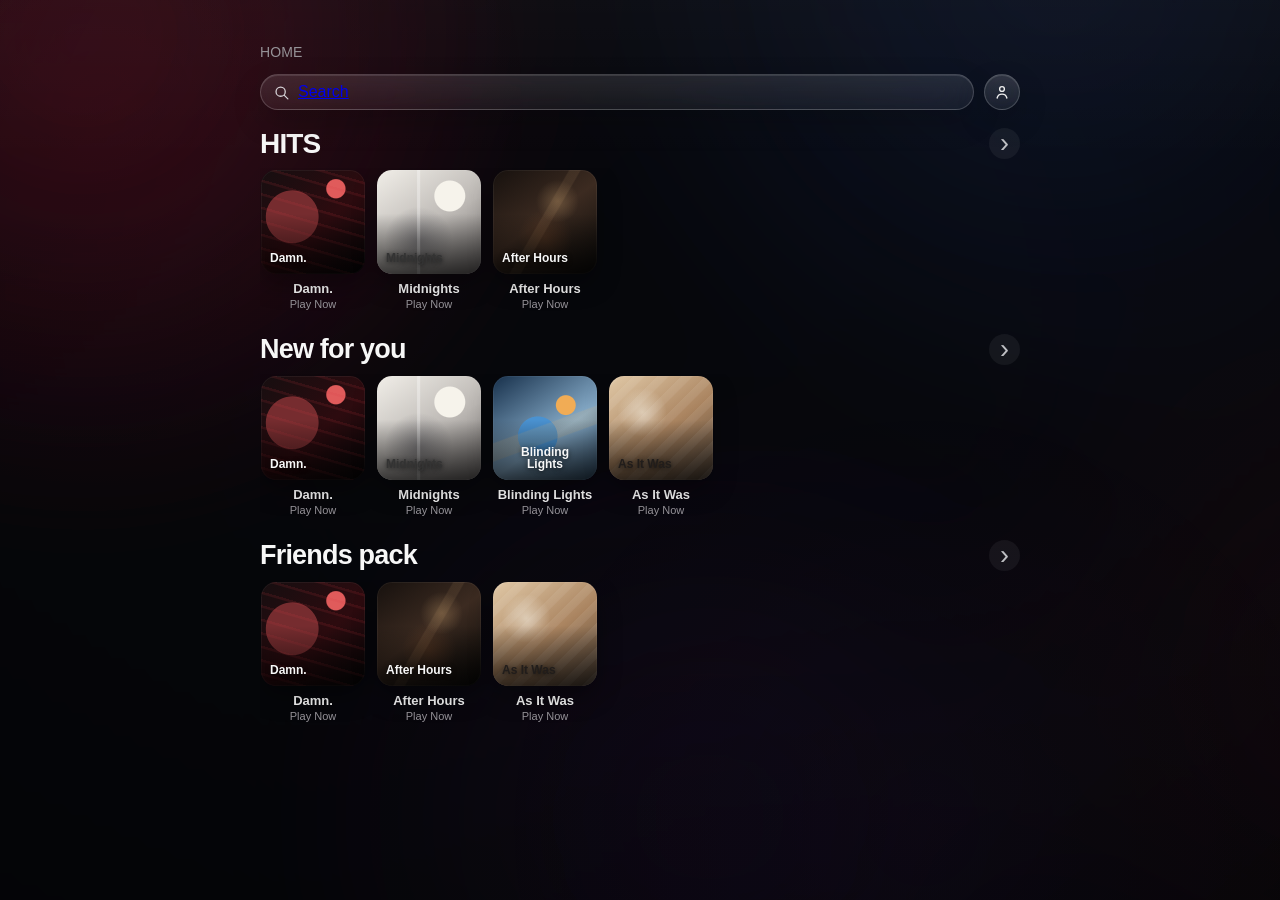
==== commit 09e150ec: "Refactor home into dedicated page navigation" ====
--- a/index.html
+++ b/index.html
@@ -1,90 +1,59 @@
 <!DOCTYPE html>
 <html lang="en">
 <head>
-  <meta charset="UTF-8" />
-  <meta name="viewport" content="width=device-width, initial-scale=1.0" />
-  <meta name="theme-color" content="#171719" />
-  <title>Music UI — Prototype</title>
-  <link rel="stylesheet" href="style.css" />
+  <meta charset="UTF-8">
+  <meta name="viewport" content="width=device-width, initial-scale=1.0">
+  <meta name="theme-color" content="#08090d">
+  <title>Home — Mobile Music</title>
+  <link rel="stylesheet" href="style.css">
 </head>
 <body data-page="home">
-  <div class="app-shell">
-    <aside class="desktop-nav">
-      <div class="brand">MUSIC</div>
-      <button class="side-link active" data-page="home"><svg viewBox="0 0 24 24"><path d="M3 10.5 12 3l9 7.5v9a1 1 0 0 1-1 1h-5v-6H9v6H4a1 1 0 0 1-1-1z"/></svg><span>Home</span></button>
-      <button class="side-link" data-page="search"><svg viewBox="0 0 24 24"><circle cx="10.8" cy="10.8" r="6.5"/><path d="m16 16 5 5"/></svg><span>Search</span></button>
-      <button class="side-link" data-page="playing"><svg viewBox="0 0 24 24"><path d="M9 18V6l10-2v12"/><circle cx="6.5" cy="18" r="3.5"/><circle cx="16.5" cy="16" r="3.5"/></svg><span>Now Playing</span></button>
-    </aside>
+  <main class="app">
+    <section class="page page-home active">
+      <div class="page-title">HOME</div>
 
-    <main class="app">
-      <section id="home" class="page page-home active">
-        <div class="page-title">HOME</div>
-        <div class="search-row">
-          <div class="search-box" data-open-search><svg viewBox="0 0 24 24"><circle cx="10.8" cy="10.8" r="6.5"/><path d="m16 16 5 5"/></svg><input id="homeSearch" type="text" placeholder="Search" /></div>
-          <button class="round-btn" aria-label="Profile"><svg viewBox="0 0 24 24"><circle cx="12" cy="8" r="3.2"/><path d="M5.5 20c.8-3.4 3-5.2 6.5-5.2s5.7 1.8 6.5 5.2"/></svg></button>
-        </div>
-        <div class="section-heading"><h1>HITS</h1><button class="section-arrow" data-section="hits" aria-label="Show more">›</button></div>
-        <div class="horizontal-cards" id="hits"></div>
-        <div class="section-heading"><h2>New for you</h2><button class="section-arrow" data-section="newForYou" aria-label="Show more">›</button></div>
-        <div class="horizontal-cards" id="newForYou"></div>
-        <div class="section-heading"><h2>Friends pack</h2><button class="section-arrow" data-section="friends" aria-label="Show more">›</button></div>
-        <div class="horizontal-cards" id="friends"></div>
-        <div class="mobile-bottom fixed-bottom">
-          <button class="selected" data-page="home" aria-label="Home"><svg viewBox="0 0 24 24"><path d="M3 10.5 12 3l9 7.5v9a1 1 0 0 1-1 1h-5v-6H9v6H4a1 1 0 0 1-1-1z"/></svg></button>
-          <button data-page="playing" aria-label="Now Playing"><svg viewBox="0 0 24 24"><path d="M9 18V6l10-2v12"/><circle cx="6.5" cy="18" r="3.5"/><circle cx="16.5" cy="16" r="3.5"/></svg></button>
-          <button data-page="search" aria-label="Search"><svg viewBox="0 0 24 24"><circle cx="10.8" cy="10.8" r="6.5"/><path d="m16 16 5 5"/></svg></button>
-        </div>
-      </section>
+      <div class="search-row">
+        <a class="search-box" href="search.html" aria-label="Open search">
+          <svg viewBox="0 0 24 24" aria-hidden="true"><circle cx="10.8" cy="10.8" r="6.5"/><path d="m16 16 5 5"/></svg>
+          <span>Search</span>
+        </a>
+        <button class="round-btn" aria-label="Profile">
+          <svg viewBox="0 0 24 24"><circle cx="12" cy="8" r="3.2"/><path d="M5.5 20c.8-3.4 3-5.2 6.5-5.2s5.7 1.8 6.5 5.2"/></svg>
+        </button>
+      </div>
 
-      <section id="playing" class="page page-playing">
-        <div class="page-title">NOW PLAYING</div>
-        <div class="playing-top">
-          <button class="back-btn" data-page="home" aria-label="Back"><svg viewBox="0 0 24 24"><path d="m5 9 7 7 7-7"/></svg></button>
-          <div class="wave"><span></span><span></span><span></span><span></span><span></span><span></span><span></span><span></span><span></span></div>
-          <button class="more-btn" aria-label="More"><i></i><i></i><i></i></button>
-        </div>
-        <div class="hero-art" id="heroArt"></div>
-        <div class="track-info">
-          <div><div class="track-title" id="playerTitle">Name of the Music</div><div class="track-artist" id="playerArtist">Artist & Beatmaker</div></div>
-          <div class="mini-wave"><span></span><span></span><span></span><span></span><span></span><span></span><span></span></div>
-        </div>
-        <div class="progress"><input id="progress" type="range" min="0" max="100" value="35" /></div>
-        <div class="transport">
-          <button id="prevBtn" aria-label="Previous"><svg viewBox="0 0 32 32"><path d="M7 7v18M25 8 12 16l13 8z"/></svg></button>
-          <button id="playBtn" class="play-main" aria-label="Play"><svg class="play-icon" viewBox="0 0 32 32"><path d="m12 7 13 9-13 9z"/></svg><svg class="pause-icon" viewBox="0 0 32 32"><path d="M10 7v18M22 7v18"/></svg></button>
-          <button id="nextBtn" aria-label="Next"><svg viewBox="0 0 32 32"><path d="M25 7v18M7 8l13 8L7 24z"/></svg></button>
-        </div>
-        <div class="stem-controls">
-          <button class="stem active" data-stem="vocals"><svg viewBox="0 0 24 24"><path d="M9 18V6l8-2v11"/><circle cx="6.5" cy="18" r="3.5"/><circle cx="14.5" cy="16" r="3.5"/></svg><span>Vocals</span></button>
-          <button class="stem active" data-stem="melody"><svg viewBox="0 0 24 24"><path d="M9 18V6l8-2v11"/><circle cx="6.5" cy="18" r="3.5"/><circle cx="14.5" cy="16" r="3.5"/></svg><span>Melody</span></button>
-          <button class="stem" data-stem="drums"><svg viewBox="0 0 24 24"><ellipse cx="12" cy="8" rx="7" ry="3"/><path d="M5 8v8c0 2 14 2 14 0V8M8 13c2 1 6 1 8 0"/></svg><span>Drums</span></button>
-          <button class="stem" data-stem="bass"><svg viewBox="0 0 24 24"><path d="M9 18V6l8-2v11"/><circle cx="6.5" cy="18" r="3.5"/><circle cx="14.5" cy="16" r="3.5"/></svg><span>Bass</span></button>
-        </div>
-        <div class="mobile-bottom fixed-bottom">
-          <button data-page="home" aria-label="Home"><svg viewBox="0 0 24 24"><path d="M3 10.5 12 3l9 7.5v9a1 1 0 0 1-1 1h-5v-6H9v6H4a1 1 0 0 1-1-1z"/></svg></button>
-          <button class="selected" data-page="playing" aria-label="Now Playing"><svg viewBox="0 0 24 24"><path d="M9 18V6l10-2v12"/><circle cx="6.5" cy="18" r="3.5"/><circle cx="16.5" cy="16" r="3.5"/></svg></button>
-          <button data-page="search" aria-label="Search"><svg viewBox="0 0 24 24"><circle cx="10.8" cy="10.8" r="6.5"/><path d="m16 16 5 5"/></svg></button>
-        </div>
-      </section>
+      <div class="section-heading">
+        <h1>HITS</h1>
+        <button class="section-arrow" data-section="hits" aria-label="Show more">›</button>
+      </div>
+      <div class="horizontal-cards" id="hits"></div>
 
-      <section id="search" class="page page-search">
-        <div class="page-title">SEARCH</div>
-        <div class="search-row">
-          <div class="search-box"><svg viewBox="0 0 24 24"><circle cx="10.8" cy="10.8" r="6.5"/><path d="m16 16 5 5"/></svg><input id="searchInput" type="text" placeholder="Search Artists, Songs, Lyrics..." /></div>
-          <button class="round-btn" id="searchSubmit" aria-label="Search"><svg viewBox="0 0 24 24"><circle cx="10.8" cy="10.8" r="6.5"/><path d="m16 16 5 5"/></svg></button>
-        </div>
-        <h1>Top Results</h1>
-        <div id="searchResults" class="search-results"></div>
-        <h2>Playlists</h2>
-        <div class="playlist-list" id="playlists"></div>
-        <div class="mobile-bottom fixed-bottom">
-          <button data-page="home" aria-label="Home"><svg viewBox="0 0 24 24"><path d="M3 10.5 12 3l9 7.5v9a1 1 0 0 1-1 1h-5v-6H9v6H4a1 1 0 0 1-1-1z"/></svg></button>
-          <button data-page="playing" aria-label="Now Playing"><svg viewBox="0 0 24 24"><path d="M9 18V6l10-2v12"/><circle cx="6.5" cy="18" r="3.5"/><circle cx="16.5" cy="16" r="3.5"/></svg></button>
-          <button class="selected" data-page="search" aria-label="Search"><svg viewBox="0 0 24 24"><circle cx="10.8" cy="10.8" r="6.5"/><path d="m16 16 5 5"/></svg></button>
-        </div>
-      </section>
-    </main>
-  </div>
+      <div class="section-heading">
+        <h2>New for you</h2>
+        <button class="section-arrow" data-section="newForYou" aria-label="Show more">›</button>
+      </div>
+      <div class="horizontal-cards" id="newForYou"></div>
+
+      <div class="section-heading">
+        <h2>Friends pack</h2>
+        <button class="section-arrow" data-section="friends" aria-label="Show more">›</button>
+      </div>
+      <div class="horizontal-cards" id="friends"></div>
+    </section>
+  </main>
+
+  <nav class="mobile-bottom fixed-bottom" aria-label="Main navigation">
+    <a class="selected" href="index.html" data-page-link="home" aria-label="Home">
+      <svg viewBox="0 0 24 24"><path d="M3 10.5 12 3l9 7.5v9a1 1 0 0 1-1 1h-5v-6H9v6H4a1 1 0 0 1-1-1z"/></svg>
+    </a>
+    <a href="player.html" data-page-link="playing" aria-label="Now Playing">
+      <svg viewBox="0 0 24 24"><path d="M9 18V6l10-2v12"/><circle cx="6.5" cy="18" r="3.5"/><circle cx="16.5" cy="16" r="3.5"/></svg>
+    </a>
+    <a href="search.html" data-page-link="search" aria-label="Search">
+      <svg viewBox="0 0 24 24"><circle cx="10.8" cy="10.8" r="6.5"/><path d="m16 16 5 5"/></svg>
+    </a>
+  </nav>
+
   <script src="app.js"></script>
 </body>
 </html>
--- a/style.css
+++ b/style.css
@@ -157,3 +157,177 @@
   .music-card{width:92px;flex-basis:92px}
   .album-art{width:92px;height:92px;border-radius:14px}
 }
+
+/* === iOS-inspired Liquid Glass refinement === */
+html,body{
+  background:#07080c;
+}
+body{
+  position:relative;
+  isolation:isolate;
+}
+body::before{
+  content:"";
+  position:fixed;
+  inset:-18%;
+  z-index:-3;
+  pointer-events:none;
+  filter:blur(70px) saturate(125%);
+  opacity:.82;
+  background:
+    radial-gradient(circle at 18% 16%,rgba(157,28,55,.34),transparent 28%),
+    radial-gradient(circle at 74% 10%,rgba(45,72,140,.24),transparent 30%),
+    radial-gradient(circle at 54% 80%,rgba(74,29,93,.20),transparent 33%),
+    radial-gradient(circle at 92% 68%,rgba(124,40,70,.17),transparent 25%);
+  animation:ambientDrift 18s ease-in-out infinite alternate;
+}
+body::after{
+  content:"";
+  position:fixed;
+  inset:0;
+  z-index:-2;
+  pointer-events:none;
+  background:
+    linear-gradient(180deg,rgba(255,255,255,.025),transparent 18%,rgba(0,0,0,.24) 100%),
+    radial-gradient(circle at 50% 35%,transparent 0 38%,rgba(0,0,0,.2) 100%);
+}
+@keyframes ambientDrift{
+  0%{transform:translate3d(-2%,0,0) scale(1)}
+  100%{transform:translate3d(2%,1.5%,0) scale(1.06)}
+}
+.app-shell{
+  position:relative;
+  isolation:isolate;
+  background:rgba(8,9,13,.48);
+}
+.page{
+  position:relative;
+}
+.page::before{
+  content:"";
+  position:fixed;
+  inset:0;
+  z-index:-1;
+  pointer-events:none;
+  opacity:.42;
+}
+body[data-page="home"] .page-home::before{
+  background:radial-gradient(circle at 8% 12%,rgba(132,25,43,.22),transparent 31%),
+             radial-gradient(circle at 72% 92%,rgba(50,35,90,.16),transparent 35%);
+}
+body[data-page="search"] .page-search::before{
+  background:radial-gradient(circle at 88% 12%,rgba(38,75,140,.20),transparent 34%),
+             radial-gradient(circle at 10% 72%,rgba(96,25,63,.16),transparent 30%);
+}
+body[data-page="playing"] .page-playing::before{
+  background:radial-gradient(circle at 50% 32%,rgba(28,92,177,.18),transparent 38%);
+}
+.search-box,
+.round-btn,
+.mobile-bottom{
+  background:rgba(255,255,255,.085);
+  border-color:rgba(255,255,255,.18);
+  box-shadow:inset 0 1px 0 rgba(255,255,255,.10),
+             0 12px 30px rgba(0,0,0,.18);
+  backdrop-filter:blur(22px) saturate(135%);
+  -webkit-backdrop-filter:blur(22px) saturate(135%);
+}
+.search-box{
+  background:linear-gradient(180deg,rgba(255,255,255,.11),rgba(255,255,255,.055));
+}
+.search-box:focus-within{
+  border-color:rgba(255,255,255,.30);
+  box-shadow:inset 0 1px 0 rgba(255,255,255,.12),
+             0 0 0 4px rgba(255,255,255,.035);
+}
+.round-btn{
+  background:linear-gradient(180deg,rgba(255,255,255,.15),rgba(255,255,255,.065));
+}
+.horizontal-cards{
+  mask-image:linear-gradient(90deg,#000 0%,#000 92%,transparent 100%);
+  -webkit-mask-image:linear-gradient(90deg,#000 0%,#000 92%,transparent 100%);
+}
+.music-card:active{
+  transform:scale(.97);
+}
+.result{
+  min-height:68px;
+  padding:6px 4px 6px 0;
+  border-bottom-color:rgba(255,255,255,.15);
+  border-radius:12px;
+  transition:background .18s ease;
+}
+.result:hover{
+  background:rgba(255,255,255,.045);
+}
+.result-art{
+  flex:0 0 52px !important;
+  width:52px !important;
+  height:52px !important;
+  min-width:52px !important;
+  min-height:52px !important;
+  max-width:52px !important;
+  max-height:52px !important;
+  aspect-ratio:1 / 1 !important;
+  border-radius:11px !important;
+  padding:7px !important;
+  display:grid;
+  overflow:hidden;
+  align-self:center;
+}
+.result-art::before,
+.result-art::after{
+  border-radius:inherit;
+}
+.result-art strong{
+  font-size:10px;
+  line-height:1;
+  max-width:100%;
+  overflow:hidden;
+  text-overflow:ellipsis;
+}
+.result-name{
+  font-weight:500;
+}
+.result-sub{
+  color:#97979d;
+}
+.playlist{
+  min-height:66px;
+  border-bottom-color:rgba(255,255,255,.15);
+  border-radius:12px;
+}
+.playlist:hover{
+  background:rgba(255,255,255,.04);
+}
+.mobile-bottom{
+  background:linear-gradient(180deg,rgba(44,43,49,.72),rgba(23,23,28,.78));
+}
+.mobile-bottom button{
+  position:relative;
+}
+.mobile-bottom button.selected::after{
+  content:"";
+  position:absolute;
+  inset:3px;
+  border-radius:23px;
+  border:1px solid rgba(255,255,255,.12);
+  box-shadow:0 1px 7px rgba(255,255,255,.07) inset;
+  pointer-events:none;
+}
+.hero-art{
+  border:1px solid rgba(255,255,255,.10);
+  box-shadow:0 24px 65px rgba(0,0,0,.42),
+             inset 0 1px 0 rgba(255,255,255,.10);
+}
+@media(max-width:899px){
+  body{
+    min-height:100dvh;
+  }
+  .app-shell{
+    min-height:100dvh;
+  }
+  .app{
+    padding-bottom:calc(92px + env(safe-area-inset-bottom));
+  }
+}
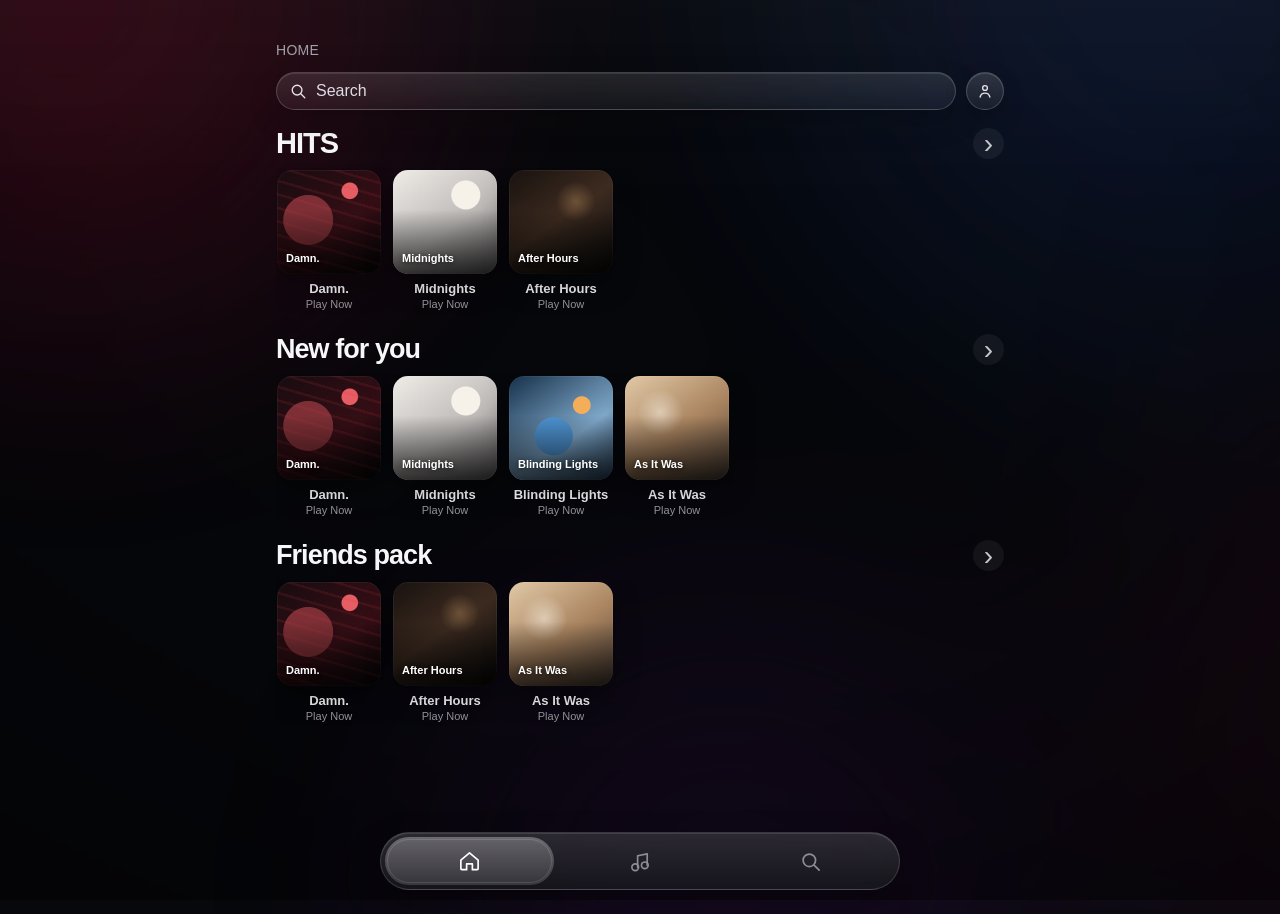
==== commit 4ed4e27f: "Add decorative Home detail lines" ====
--- a/index.html
+++ b/index.html
@@ -20,6 +20,10 @@
         <button class="round-btn" aria-label="Profile">
           <svg viewBox="0 0 24 24"><circle cx="12" cy="8" r="3.2"/><path d="M5.5 20c.8-3.4 3-5.2 6.5-5.2s5.7 1.8 6.5 5.2"/></svg>
         </button>
+      </div>
+
+      <div class="home-accent-lines" aria-hidden="true">
+        <span></span><span></span><span></span><span></span><span></span>
       </div>
 
       <div class="section-heading">
--- a/style.css
+++ b/style.css
@@ -1,333 +1,92 @@
-*{box-sizing:border-box}:root{--bg:#111113;--text:#f7f7f7;--muted:#aaa8ad}html,body{margin:0;min-height:100%;background:#09090a;color:var(--text);font-family:Arial,Helvetica,sans-serif}body{min-height:100vh;overflow-x:hidden}button,input{font:inherit}button{color:inherit}.app-shell{min-height:100vh;display:flex;background:radial-gradient(circle at 50% 10%,rgba(255,255,255,.06),transparent 34%),linear-gradient(120deg,#101012 0%,#171719 55%,#0f0f11 100%)}.desktop-nav{width:180px;padding:34px 18px;border-right:1px solid rgba(255,255,255,.08);display:flex;flex-direction:column;gap:10px}.brand{font-size:20px;font-weight:800;letter-spacing:.15em;margin:0 10px 30px}.side-link{border:0;background:transparent;text-align:left;padding:12px;border-radius:12px;color:#aaa;cursor:pointer;display:flex;align-items:center;gap:10px}.side-link.active,.side-link:hover{background:rgba(255,255,255,.08);color:#fff}.side-link span{margin:0}.side-link svg{width:20px;height:20px;fill:none;stroke:currentColor;stroke-width:1.8;stroke-linecap:round;stroke-linejoin:round}.app{width:min(100%,1060px);margin:0 auto;padding:44px 30px}.page{display:none;min-height:calc(100vh - 88px);animation:fade .2s ease}.page.active{display:block}@keyframes fade{from{opacity:0;transform:translateY(4px)}to{opacity:1;transform:translateY(0)}}.page-title{color:#969398;font-size:14px;margin-bottom:12px}.search-row{display:flex;align-items:center;gap:10px;margin-bottom:12px}.search-box{flex:1;height:36px;border-radius:20px;background:linear-gradient(90deg,rgba(96,91,95,.9),rgba(59,57,61,.85));border:1px solid rgba(255,255,255,.17);display:flex;align-items:center;padding:0 12px;box-shadow:inset 0 1px 5px rgba(0,0,0,.25)}.search-box svg{width:17px;height:17px;flex:0 0 17px;margin-right:8px;fill:none;stroke:#d8d5d9;stroke-width:1.8;stroke-linecap:round;stroke-linejoin:round}.search-box input{width:100%;background:transparent;border:0;outline:0;color:#fff;min-width:0}.search-box input::placeholder{color:#d1cdd1}.round-btn{flex:0 0 36px;width:36px;height:36px;border-radius:50%;border:1px solid rgba(255,255,255,.24);background:linear-gradient(#5e5a5e,#302f33);cursor:pointer;display:grid;place-items:center}.round-btn svg{width:18px;height:18px;fill:none;stroke:#eee;stroke-width:1.8;stroke-linecap:round;stroke-linejoin:round}h1,h2{margin:12px 0 8px;line-height:1}h1{font-size:28px}h2{font-size:27px;margin-top:18px}.horizontal-cards{display:flex;gap:10px;overflow-x:auto;scrollbar-width:none;padding-bottom:2px}.horizontal-cards::-webkit-scrollbar{display:none}.music-card{width:94px;flex:0 0 94px;cursor:pointer;text-align:center}.album-art{width:94px;height:94px;border-radius:12px;overflow:hidden;display:grid;place-items:end start;padding:8px;position:relative;background:radial-gradient(circle at 75% 25%,rgba(255,255,255,.4),transparent 20%),linear-gradient(135deg,#454545,#151515);box-shadow:0 8px 20px rgba(0,0,0,.25)}.album-art::after{content:"";position:absolute;inset:0;background:linear-gradient(transparent 40%,rgba(0,0,0,.5))}.album-art strong{position:relative;z-index:1;font-size:11px}.music-card .name{margin-top:6px;font-size:13px;white-space:nowrap;overflow:hidden;text-overflow:ellipsis}.music-card .sub{font-size:11px;color:#aaa;margin-top:2px}.c1{background:linear-gradient(145deg,#161313,#752626 60%,#151515)}.c2{background:linear-gradient(145deg,#e8e5df,#8e8a87);color:#333}.c3{background:linear-gradient(145deg,#42362b,#080808)}.c4{background:linear-gradient(145deg,#b7c8d2,#33414d)}.c5{background:linear-gradient(145deg,#e2d2bb,#595047);color:#211d1b}.c6{background:linear-gradient(145deg,#bcd0df,#d991a9);color:#29202a}.c7{background:linear-gradient(145deg,#3c1519,#bc5261)}.c8{background:linear-gradient(145deg,#101010,#575757)}.page-playing{max-width:520px;margin:0 auto}.playing-top{display:flex;align-items:center;justify-content:space-between;height:38px}.back-btn,.more-btn{border:0;background:transparent;cursor:pointer;width:36px;height:36px;display:grid;place-items:center;padding:0}.back-btn svg{width:23px;height:23px;fill:none;stroke:#f1f1f1;stroke-width:1.8;stroke-linecap:round;stroke-linejoin:round}.more-btn{display:flex;gap:4px;align-items:center;justify-content:center}.more-btn i{width:4px;height:4px;border-radius:50%;background:#f1f1f1}.wave,.mini-wave{display:flex;align-items:center;justify-content:center;gap:2px;height:24px}.wave span,.mini-wave span{display:block;width:2px;border-radius:2px;background:#c3c4c8}.wave span:nth-child(1){height:5px}.wave span:nth-child(2){height:9px}.wave span:nth-child(3){height:13px}.wave span:nth-child(4){height:7px}.wave span:nth-child(5){height:18px}.wave span:nth-child(6){height:10px}.wave span:nth-child(7){height:15px}.wave span:nth-child(8){height:8px}.wave span:nth-child(9){height:5px}.mini-wave span:nth-child(1){height:4px}.mini-wave span:nth-child(2){height:7px}.mini-wave span:nth-child(3){height:11px}.mini-wave span:nth-child(4){height:17px}.mini-wave span:nth-child(5){height:21px}.mini-wave span:nth-child(6){height:12px}.mini-wave span:nth-child(7){height:6px}.hero-art{width:100%;aspect-ratio:1/1;margin-top:6px;border-radius:22px;background:radial-gradient(circle at 55% 42%,rgba(4,20,80,.9) 0 15%,transparent 35%),radial-gradient(circle at 48% 48%,#1b66b2,#122033 58%,#253b55 100%);position:relative;overflow:hidden;box-shadow:0 20px 50px rgba(0,0,0,.4)}.hero-art::before{content:"MUSIC";position:absolute;left:18%;top:34%;font-size:clamp(45px,10vw,100px);font-weight:900;color:rgba(255,255,255,.12);filter:blur(7px);transform:rotate(-8deg)}.track-info{display:flex;align-items:end;justify-content:space-between;margin-top:14px}.track-title{font-size:18px}.track-artist{color:#a8a8ac;font-size:13px;margin-top:4px}.progress{margin-top:10px}.progress input{width:100%;accent-color:#e8e8e8}.transport{display:flex;justify-content:center;align-items:center;gap:42px;margin:10px 0 18px}.transport button{border:0;background:transparent;width:42px;height:42px;padding:7px;display:grid;place-items:center;cursor:pointer}.transport button>svg{width:28px;height:28px;fill:none;stroke:#f4f4f4;stroke-width:1.7;stroke-linecap:round;stroke-linejoin:round}.transport .play-main{width:62px;height:62px;border:2px solid #81838a;border-radius:50%;font-size:25px;background:rgba(255,255,255,.04);padding:15px}.play-main svg{width:28px;height:28px;fill:#f4f4f4;stroke:none}.pause-icon{display:none}.play-main.is-playing .play-icon{display:none}.play-main.is-playing .pause-icon{display:block}.stem-controls{display:grid;grid-template-columns:repeat(4,1fr);gap:7px}.stem{border:1px solid rgba(255,255,255,.1);border-radius:16px;padding:10px 4px 8px;background:linear-gradient(#35353a,#26262a);color:#8d8e92;cursor:pointer}.stem.active{color:#fff;background:linear-gradient(#657b92,#39434e);box-shadow:inset 0 0 12px rgba(255,255,255,.13)}.stem svg{display:block;width:22px;height:22px;margin:0 auto 5px;fill:none;stroke:currentColor;stroke-width:1.6;stroke-linecap:round;stroke-linejoin:round}.stem span{font-size:11px}.mobile-bottom{display:flex;height:56px;border-radius:30px;padding:4px;background:linear-gradient(90deg,#343236,#222125);border:1px solid rgba(255,255,255,.13);box-shadow:0 10px 25px rgba(0,0,0,.25)}.mobile-bottom button{flex:1;border:0;border-radius:25px;background:transparent;color:#858187;cursor:pointer;display:grid;place-items:center}.mobile-bottom button svg{width:22px;height:22px;fill:none;stroke:currentColor;stroke-width:1.7;stroke-linecap:round;stroke-linejoin:round}.mobile-bottom button.selected{color:#fff;background:linear-gradient(#777078,#4b474c);box-shadow:inset 0 1px 4px rgba(255,255,255,.16)}.search-results{border-top:1px solid transparent}.result{display:flex;align-items:center;gap:10px;min-height:58px;border-bottom:1px solid rgba(255,255,255,.22);cursor:pointer}.result-art{width:52px;height:52px;border-radius:10px;flex:0 0 52px}.result-name{font-size:15px}.result-sub{color:#aaa;font-size:12px;margin-top:4px}.playlist-list{display:grid}.playlist{display:flex;align-items:center;gap:10px;min-height:60px;border-bottom:1px solid rgba(255,255,255,.2);cursor:pointer}.playlist-art{width:48px;height:48px;border-radius:8px;background:linear-gradient(135deg,#111,#b44)}.fixed-bottom{position:fixed;left:50%;bottom:max(10px,env(safe-area-inset-bottom));transform:translateX(-50%);width:min(calc(100% - 28px),520px);z-index:1000;margin:0;backdrop-filter:blur(18px);-webkit-backdrop-filter:blur(18px)}@media(max-width:899px){.desktop-nav{display:none}.app{width:100%;padding:22px 16px 30px}.page{min-height:calc(100vh - 52px);padding-bottom:82px}.page-home,.page-search,.page-playing{padding-bottom:82px}}@media(min-width:900px){.page-home,.page-search{max-width:720px;margin:0 auto}.fixed-bottom{display:none!important}.page-home .mobile-bottom,.page-search .mobile-bottom{display:none}}@media(max-width:430px){.app{padding-left:14px;padding-right:14px}h1,h2{font-size:25px}.music-card,.album-art{width:88px}.music-card{flex-basis:88px}.album-art{height:88px}.page-playing{max-width:100%}}
-/* --- Home visual refinement --- */
-.page-home{
-  max-width:760px;
+*{box-sizing:border-box}
+:root{--text:#f7f7fa;--muted:#a8a8b0;--glass:rgba(255,255,255,.085);--line:rgba(255,255,255,.16)}
+html,body{margin:0;min-height:100%;background:#07080c;color:var(--text);font-family:-apple-system,BlinkMacSystemFont,"SF Pro Display","SF Pro Text",Inter,Arial,sans-serif}
+body{min-height:100dvh;overflow-x:hidden;position:relative;isolation:isolate}
+body:before{content:"";position:fixed;inset:-20%;z-index:-3;pointer-events:none;filter:blur(78px) saturate(130%);opacity:.88;background:radial-gradient(circle at 18% 14%,rgba(145,24,53,.38),transparent 27%),radial-gradient(circle at 80% 12%,rgba(42,79,154,.28),transparent 30%),radial-gradient(circle at 55% 86%,rgba(83,32,112,.25),transparent 32%),radial-gradient(circle at 92% 70%,rgba(125,37,74,.18),transparent 24%);animation:ambient 20s ease-in-out infinite alternate}
+body:after{content:"";position:fixed;inset:0;z-index:-2;pointer-events:none;background:linear-gradient(180deg,rgba(255,255,255,.025),transparent 20%,rgba(0,0,0,.28) 100%),radial-gradient(circle at 50% 45%,transparent 0 42%,rgba(0,0,0,.2) 100%)}
+@keyframes ambient{from{transform:translate3d(-1%,0,0) scale(1)}to{transform:translate3d(1.5%,1%,0) scale(1.05)}}
+button,a,input{font:inherit}
+button,a{color:inherit}
+a{text-decoration:none}
+button{cursor:pointer}
+.app{width:min(100%,760px);margin:0 auto;padding:28px 16px calc(92px + env(safe-area-inset-bottom))}
+.page{min-height:calc(100dvh - 120px);animation:fade .2s ease}
+@keyframes fade{from{opacity:0;transform:translateY(4px)}to{opacity:1;transform:translateY(0)}}
+.page-title{font-size:14px;letter-spacing:.02em;color:#a2a1a8;margin-bottom:14px}
+.search-row{display:flex;gap:10px;align-items:center;margin-bottom:14px}
+.search-box{height:38px;flex:1;display:flex;align-items:center;gap:9px;padding:0 12px;border:1px solid rgba(255,255,255,.18);border-radius:20px;background:linear-gradient(180deg,rgba(255,255,255,.115),rgba(255,255,255,.055));box-shadow:inset 0 1px 0 rgba(255,255,255,.1),0 12px 30px rgba(0,0,0,.18);backdrop-filter:blur(22px) saturate(135%);-webkit-backdrop-filter:blur(22px) saturate(135%)}
+.search-box svg,.round-btn svg{width:18px;height:18px;flex:0 0 18px;fill:none;stroke:#e4e4e9;stroke-width:1.8;stroke-linecap:round;stroke-linejoin:round}
+.search-box span{color:#dedde2;font-size:16px}
+.search-box input{width:100%;border:0;outline:0;background:transparent;color:#fff}
+.search-box input::placeholder{color:#d0ced4}
+.round-btn{width:38px;height:38px;flex:0 0 38px;border:1px solid rgba(255,255,255,.18);border-radius:50%;display:grid;place-items:center;background:linear-gradient(180deg,rgba(255,255,255,.15),rgba(255,255,255,.06));box-shadow:inset 0 1px 0 rgba(255,255,255,.1),0 10px 24px rgba(0,0,0,.2);backdrop-filter:blur(20px);-webkit-backdrop-filter:blur(20px)}
+.section-heading{display:flex;align-items:center;justify-content:space-between;gap:10px;margin-top:18px;margin-bottom:9px}
+h1,h2{margin:0;font-weight:800;letter-spacing:-.035em;line-height:1}
+h1{font-size:29px}h2{font-size:27px}
+.section-arrow{width:31px;height:31px;border:0;border-radius:50%;display:grid;place-items:center;background:rgba(255,255,255,.055);color:#c8c7cc;font-size:28px;line-height:1;transition:transform .18s ease,background .18s ease}
+.section-arrow:hover{transform:translateX(2px);background:rgba(255,255,255,.11)}
+.horizontal-cards{display:flex;gap:12px;overflow-x:auto;scrollbar-width:none;padding:2px 1px 6px;scroll-snap-type:x proximity;mask-image:linear-gradient(90deg,#000 0%,#000 92%,transparent 100%);-webkit-mask-image:linear-gradient(90deg,#000 0%,#000 92%,transparent 100%)}
+.horizontal-cards::-webkit-scrollbar{display:none}
+.music-card{width:104px;flex:0 0 104px;text-align:center;scroll-snap-align:start}
+.album-art{width:104px;height:104px;aspect-ratio:1/1;flex:0 0 auto;position:relative;overflow:hidden;display:grid;place-items:end start;padding:9px;border:0;border-radius:15px;background:linear-gradient(145deg,#444,#111);box-shadow:0 12px 26px rgba(0,0,0,.34),inset 0 0 0 1px rgba(255,255,255,.05);isolation:isolate}
+.album-art:before{content:"";position:absolute;inset:0;z-index:-1;opacity:.9}
+.album-art:after{content:"";position:absolute;inset:0;background:linear-gradient(180deg,transparent 38%,rgba(0,0,0,.72))}
+.album-art strong{position:relative;z-index:2;font-size:11px;line-height:1.05;color:#fff;text-shadow:0 1px 5px rgba(0,0,0,.7)}
+.music-card .name{margin-top:7px;font-size:13px;font-weight:600;white-space:nowrap;overflow:hidden;text-overflow:ellipsis}
+.music-card .sub{margin-top:2px;font-size:11px;color:#97949b}
+.music-card:active{transform:scale(.97)}
+.c1{background:radial-gradient(circle at 70% 20%,#e65d63 0 7%,transparent 8%),radial-gradient(circle at 30% 48%,#7d2f35 0 27%,transparent 28%),linear-gradient(145deg,#180c10,#350e15 58%,#07080a)}
+.c1:before{background:repeating-linear-gradient(16deg,transparent 0 10px,rgba(213,56,65,.14) 11px 13px)}
+.c2{background:radial-gradient(circle at 70% 24%,#f6f2e9 0 13%,transparent 14%),linear-gradient(145deg,#f0ede8,#bcb9b7 55%,#656263)}
+.c3{background:radial-gradient(circle at 64% 30%,rgba(239,185,119,.28),transparent 20%),linear-gradient(145deg,#18120f,#3d2b20 48%,#080908)}
+.c4{background:radial-gradient(circle at 70% 28%,#f4ae59 0 8%,transparent 9%),radial-gradient(circle at 43% 58%,#4d92d0 0 22%,transparent 23%),linear-gradient(145deg,#163049,#80a9cb 60%,#2c465f)}
+.c5{background:radial-gradient(circle at 34% 35%,rgba(246,241,229,.55),transparent 24%),linear-gradient(145deg,#e1c9a7,#aa8460 52%,#4e4136)}
+.c6{background:radial-gradient(circle at 55% 65%,#efa4b1 0 10%,transparent 11%),radial-gradient(circle at 40% 36%,#8ad1d0 0 21%,transparent 22%),linear-gradient(145deg,#4f8da8,#d29bae 54%,#7b6179)}
+.c7{background:radial-gradient(circle at 22% 30%,#d84d62 0 9%,transparent 10%),linear-gradient(145deg,#341219,#7f1f37 50%,#16070b)}
+.c8{background:radial-gradient(circle at 75% 24%,rgba(255,255,255,.18),transparent 15%),linear-gradient(145deg,#0b0c0d,#303336 53%,#090a0b)}
+.fixed-bottom{position:fixed;left:50%;bottom:max(10px,env(safe-area-inset-bottom));transform:translateX(-50%);width:min(calc(100% - 16px),520px);height:58px;z-index:1000;display:flex;gap:2px;padding:4px;border:1px solid rgba(255,255,255,.15);border-radius:31px;background:linear-gradient(180deg,rgba(52,51,58,.78),rgba(24,24,29,.82));box-shadow:0 16px 36px rgba(0,0,0,.32),inset 0 1px 0 rgba(255,255,255,.11);backdrop-filter:blur(26px) saturate(145%);-webkit-backdrop-filter:blur(26px) saturate(145%)}
+.mobile-bottom a{position:relative;flex:1;display:grid;place-items:center;border-radius:27px;color:#8f8d94}
+.mobile-bottom a svg{width:23px;height:23px;fill:none;stroke:currentColor;stroke-width:1.75;stroke-linecap:round;stroke-linejoin:round}
+.mobile-bottom a.selected{color:#fff;background:linear-gradient(180deg,rgba(255,255,255,.28),rgba(255,255,255,.13));box-shadow:inset 0 1px 5px rgba(255,255,255,.11)}
+.mobile-bottom a.selected:after{content:"";position:absolute;inset:2px;border-radius:25px;border:1px solid rgba(255,255,255,.12);pointer-events:none}
+.playing-top{display:flex;align-items:center;justify-content:space-between;height:38px}
+.back-btn,.more-btn{width:36px;height:36px;border:0;background:transparent;display:grid;place-items:center}
+.back-btn svg{width:23px;height:23px;fill:none;stroke:#f0f0f3;stroke-width:1.8;stroke-linecap:round;stroke-linejoin:round}
+.more-btn{display:flex;justify-content:center;align-items:center;gap:4px}
+.more-btn i{width:4px;height:4px;border-radius:50%;background:#eee}
+.wave,.mini-wave{display:flex;align-items:center;justify-content:center;gap:2px;height:24px}
+.wave span,.mini-wave span{display:block;width:2px;border-radius:2px;background:#c5c5ca}
+.wave span:nth-child(1){height:5px}.wave span:nth-child(2){height:9px}.wave span:nth-child(3){height:13px}.wave span:nth-child(4){height:7px}.wave span:nth-child(5){height:18px}.wave span:nth-child(6){height:10px}.wave span:nth-child(7){height:15px}.wave span:nth-child(8){height:8px}.wave span:nth-child(9){height:5px}
+.mini-wave span:nth-child(1){height:4px}.mini-wave span:nth-child(2){height:7px}.mini-wave span:nth-child(3){height:11px}.mini-wave span:nth-child(4){height:17px}.mini-wave span:nth-child(5){height:21px}.mini-wave span:nth-child(6){height:12px}.mini-wave span:nth-child(7){height:6px}
+.hero-art{width:100%;aspect-ratio:1/1;margin-top:7px;border-radius:22px;border:1px solid rgba(255,255,255,.1);box-shadow:0 26px 68px rgba(0,0,0,.42),inset 0 1px 0 rgba(255,255,255,.1)}
+.page-playing{max-width:520px;margin:0 auto}
+.track-info{display:flex;align-items:end;justify-content:space-between;margin-top:14px}
+.track-title{font-size:18px}.track-artist{margin-top:4px;color:#aaa8b0;font-size:13px}
+.progress{margin-top:10px}.progress input{width:100%;accent-color:#eee}
+.transport{display:flex;justify-content:center;align-items:center;gap:40px;margin:10px 0 18px}
+.transport button{width:42px;height:42px;padding:7px;border:0;background:transparent;display:grid;place-items:center}
+.transport button>svg{width:29px;height:29px;fill:none;stroke:#f4f4f7;stroke-width:1.65;stroke-linecap:round;stroke-linejoin:round}
+.play-main{width:64px!important;height:64px!important;border:2px solid #85858d!important;border-radius:50%;background:rgba(255,255,255,.035)!important;padding:16px!important}
+.play-main .play-icon{fill:#f4f4f7;stroke:none}.play-main .pause-icon{display:none;fill:none;stroke:#f4f4f7}
+.play-main.is-playing .play-icon{display:none}.play-main.is-playing .pause-icon{display:block}
+.stem-controls{display:grid;grid-template-columns:repeat(4,1fr);gap:7px}
+.stem{min-height:68px;border:1px solid rgba(255,255,255,.11);border-radius:16px;padding:9px 4px;background:linear-gradient(180deg,rgba(255,255,255,.13),rgba(255,255,255,.055));color:#939199;box-shadow:inset 0 1px 0 rgba(255,255,255,.06)}
+.stem.active{color:#fff;background:linear-gradient(180deg,rgba(135,163,190,.83),rgba(68,82,100,.78));box-shadow:inset 0 1px 0 rgba(255,255,255,.16),0 8px 20px rgba(0,0,0,.2)}
+.stem-icon{display:block;font-size:18px;font-weight:700;line-height:22px;margin-bottom:3px}.stem span:last-child{font-size:11px}
+.search-results{display:grid}.result{width:100%;min-height:68px;padding:7px 4px;border:0;border-bottom:1px solid rgba(255,255,255,.15);background:transparent;color:inherit;display:flex;align-items:center;gap:10px;text-align:left;border-radius:10px}
+.result[hidden]{display:none}.result:hover{background:rgba(255,255,255,.045)}
+.result-art{width:52px!important;height:52px!important;min-width:52px!important;min-height:52px!important;max-width:52px!important;max-height:52px!important;aspect-ratio:1/1!important;flex:0 0 52px!important;border-radius:11px!important;padding:7px!important;align-self:center}
+.result-art strong{font-size:9px;line-height:1}
+.result-copy{min-width:0;display:flex;flex-direction:column}.result-name{font-size:15px;font-weight:500}.result-sub{margin-top:3px;color:#96959d;font-size:12px}
+.playlist{width:100%;min-height:66px;padding:6px 4px;border:0;border-bottom:1px solid rgba(255,255,255,.15);background:transparent;display:flex;align-items:center;gap:10px;text-align:left;color:#fff}
+.playlist:hover{background:rgba(255,255,255,.04)}.playlist-art{width:50px;height:50px;flex:0 0 50px;border-radius:10px}.playlist-chevron{margin-left:auto;color:#8e8d95;font-size:24px}
+@media(max-width:430px){
+  .app{padding-left:12px;padding-right:12px}
+  h1{font-size:28px}h2{font-size:25px}
+  .music-card{width:92px;flex-basis:92px}.album-art{width:92px;height:92px;border-radius:14px}
+  .page-playing{max-width:100%}.transport{gap:34px}
 }
-.page-home .page-title{
-  margin-bottom:14px;
-  letter-spacing:.01em;
+@media(min-width:800px){
+  .app{padding-top:42px}
+  .fixed-bottom{width:min(calc(100% - 32px),520px)}
 }
-.page-home .search-row{
-  margin-bottom:16px;
-}
-.page-home h1,
-.page-home h2{
-  font-weight:800;
-  letter-spacing:-.03em;
-}
-.section-heading{
-  display:flex;
-  align-items:center;
-  justify-content:space-between;
-  margin-top:18px;
-  margin-bottom:9px;
-}
-.section-heading h1,
-.section-heading h2{
-  margin:0;
-}
-.section-arrow{
-  width:31px;
-  height:31px;
-  display:grid;
-  place-items:center;
-  border:0;
-  border-radius:50%;
-  background:rgba(255,255,255,.055);
-  color:#bfc0c4;
-  cursor:pointer;
-  font-size:27px;
-  line-height:1;
-  transition:background .18s ease,transform .18s ease;
-}
-.section-arrow:hover{
-  background:rgba(255,255,255,.12);
-  transform:translateX(2px);
-}
-.horizontal-cards{
-  gap:12px;
-  padding:2px 1px 6px;
-  scroll-snap-type:x proximity;
-}
-.music-card{
-  width:104px;
-  flex:0 0 104px;
-  scroll-snap-align:start;
-  transition:transform .18s ease;
-}
-.music-card:hover{
-  transform:translateY(-2px);
-}
-.album-art{
-  width:104px;
-  height:104px;
-  border-radius:15px;
-  padding:9px;
-  box-shadow:0 11px 24px rgba(0,0,0,.32), inset 0 0 0 1px rgba(255,255,255,.05);
-  isolation:isolate;
-}
-.album-art::before{
-  content:"";
-  position:absolute;
-  inset:0;
-  z-index:0;
-  opacity:.9;
-}
-.album-art::after{
-  background:linear-gradient(180deg,transparent 42%,rgba(0,0,0,.68));
-}
-.album-art strong{
-  font-size:12px;
-  line-height:1.05;
-  text-shadow:0 1px 5px rgba(0,0,0,.7);
-}
-.music-card .name{
-  font-size:13px;
-  font-weight:600;
-  margin-top:7px;
-}
-.music-card .sub{
-  font-size:11px;
-  color:#97949a;
-}
-.c1{
-  background:radial-gradient(circle at 72% 18%,#e05b5b 0 8%,transparent 9%),
-             radial-gradient(circle at 30% 45%,#762c2f 0 28%,transparent 29%),
-             linear-gradient(140deg,#160e10,#2d0b0f 55%,#060708);
-}
-.c1::before{
-  background:repeating-linear-gradient(16deg,transparent 0 10px,rgba(213,56,65,.14) 11px 13px);
-}
-.c2{
-  background:radial-gradient(circle at 70% 25%,#f6f3eb 0 14%,transparent 15%),
-             radial-gradient(circle at 40% 68%,rgba(62,62,70,.45),transparent 36%),
-             linear-gradient(145deg,#f1eee8,#bbb7b3 55%,#6d6968);
-}
-.c2::before{
-  background:linear-gradient(90deg,transparent 0 38%,rgba(255,255,255,.38) 39% 41%,transparent 42%);
-}
-.c3{
-  background:radial-gradient(circle at 62% 30%,rgba(235,190,129,.26),transparent 22%),
-             radial-gradient(circle at 50% 65%,rgba(129,76,41,.3),transparent 32%),
-             linear-gradient(145deg,#17110e,#3c2b21 48%,#090908);
-}
-.c3::before{
-  background:linear-gradient(120deg,transparent 0 46%,rgba(255,203,141,.09) 47% 53%,transparent 54%);
-}
-.c4{
-  background:radial-gradient(circle at 70% 28%,#f1ac55 0 9%,transparent 10%),
-             radial-gradient(circle at 43% 58%,#4a92d1 0 23%,transparent 24%),
-             linear-gradient(145deg,#17304b,#86abc8 58%,#2f4960);
-}
-.c4::before{
-  background:linear-gradient(160deg,transparent 0 47%,rgba(247,185,98,.16) 48% 60%,transparent 61%);
-}
-.c5{
-  background:radial-gradient(circle at 32% 35%,rgba(246,241,229,.55),transparent 25%),
-             linear-gradient(145deg,#e1c9a7,#aa8460 52%,#4e4136);
-}
-.c5::before{
-  background:repeating-linear-gradient(135deg,rgba(255,255,255,.08) 0 8px,transparent 9px 17px);
-}
-.c6{
-  background:radial-gradient(circle at 55% 65%,#efa4b1 0 10%,transparent 11%),
-             radial-gradient(circle at 40% 36%,#8ad1d0 0 21%,transparent 22%),
-             linear-gradient(145deg,#4f8da8,#d29bae 54%,#7b6179);
-}
-.c6::before{
-  background:radial-gradient(circle at 70% 25%,rgba(255,255,255,.24),transparent 20%);
-}
-.c7{
-  background:radial-gradient(circle at 22% 30%,#d84d62 0 9%,transparent 10%),
-             linear-gradient(145deg,#341219,#7f1f37 50%,#16070b);
-}
-.c7::before{
-  background:linear-gradient(35deg,transparent 0 47%,rgba(240,103,122,.14) 48% 52%,transparent 53%);
-}
-.c8{
-  background:radial-gradient(circle at 75% 24%,rgba(255,255,255,.18),transparent 15%),
-             radial-gradient(circle at 30% 72%,rgba(180,180,180,.16),transparent 25%),
-             linear-gradient(145deg,#0b0c0d,#303336 53%,#090a0b);
-}
-.c8::before{
-  background:repeating-linear-gradient(90deg,transparent 0 14px,rgba(255,255,255,.05) 15px 16px);
-}
-@media(max-width:430px){
-  .page-home .section-heading{margin-top:17px}
-  .music-card{width:92px;flex-basis:92px}
-  .album-art{width:92px;height:92px;border-radius:14px}
-}
-
-/* === iOS-inspired Liquid Glass refinement === */
-html,body{
-  background:#07080c;
-}
-body{
-  position:relative;
-  isolation:isolate;
-}
-body::before{
-  content:"";
-  position:fixed;
-  inset:-18%;
-  z-index:-3;
-  pointer-events:none;
-  filter:blur(70px) saturate(125%);
-  opacity:.82;
-  background:
-    radial-gradient(circle at 18% 16%,rgba(157,28,55,.34),transparent 28%),
-    radial-gradient(circle at 74% 10%,rgba(45,72,140,.24),transparent 30%),
-    radial-gradient(circle at 54% 80%,rgba(74,29,93,.20),transparent 33%),
-    radial-gradient(circle at 92% 68%,rgba(124,40,70,.17),transparent 25%);
-  animation:ambientDrift 18s ease-in-out infinite alternate;
-}
-body::after{
-  content:"";
-  position:fixed;
-  inset:0;
-  z-index:-2;
-  pointer-events:none;
-  background:
-    linear-gradient(180deg,rgba(255,255,255,.025),transparent 18%,rgba(0,0,0,.24) 100%),
-    radial-gradient(circle at 50% 35%,transparent 0 38%,rgba(0,0,0,.2) 100%);
-}
-@keyframes ambientDrift{
-  0%{transform:translate3d(-2%,0,0) scale(1)}
-  100%{transform:translate3d(2%,1.5%,0) scale(1.06)}
-}
-.app-shell{
-  position:relative;
-  isolation:isolate;
-  background:rgba(8,9,13,.48);
-}
-.page{
-  position:relative;
-}
-.page::before{
-  content:"";
-  position:fixed;
-  inset:0;
-  z-index:-1;
-  pointer-events:none;
-  opacity:.42;
-}
-body[data-page="home"] .page-home::before{
-  background:radial-gradient(circle at 8% 12%,rgba(132,25,43,.22),transparent 31%),
-             radial-gradient(circle at 72% 92%,rgba(50,35,90,.16),transparent 35%);
-}
-body[data-page="search"] .page-search::before{
-  background:radial-gradient(circle at 88% 12%,rgba(38,75,140,.20),transparent 34%),
-             radial-gradient(circle at 10% 72%,rgba(96,25,63,.16),transparent 30%);
-}
-body[data-page="playing"] .page-playing::before{
-  background:radial-gradient(circle at 50% 32%,rgba(28,92,177,.18),transparent 38%);
-}
-.search-box,
-.round-btn,
-.mobile-bottom{
-  background:rgba(255,255,255,.085);
-  border-color:rgba(255,255,255,.18);
-  box-shadow:inset 0 1px 0 rgba(255,255,255,.10),
-             0 12px 30px rgba(0,0,0,.18);
-  backdrop-filter:blur(22px) saturate(135%);
-  -webkit-backdrop-filter:blur(22px) saturate(135%);
-}
-.search-box{
-  background:linear-gradient(180deg,rgba(255,255,255,.11),rgba(255,255,255,.055));
-}
-.search-box:focus-within{
-  border-color:rgba(255,255,255,.30);
-  box-shadow:inset 0 1px 0 rgba(255,255,255,.12),
-             0 0 0 4px rgba(255,255,255,.035);
-}
-.round-btn{
-  background:linear-gradient(180deg,rgba(255,255,255,.15),rgba(255,255,255,.065));
-}
-.horizontal-cards{
-  mask-image:linear-gradient(90deg,#000 0%,#000 92%,transparent 100%);
-  -webkit-mask-image:linear-gradient(90deg,#000 0%,#000 92%,transparent 100%);
-}
-.music-card:active{
-  transform:scale(.97);
-}
-.result{
-  min-height:68px;
-  padding:6px 4px 6px 0;
-  border-bottom-color:rgba(255,255,255,.15);
-  border-radius:12px;
-  transition:background .18s ease;
-}
-.result:hover{
-  background:rgba(255,255,255,.045);
-}
-.result-art{
-  flex:0 0 52px !important;
-  width:52px !important;
-  height:52px !important;
-  min-width:52px !important;
-  min-height:52px !important;
-  max-width:52px !important;
-  max-height:52px !important;
-  aspect-ratio:1 / 1 !important;
-  border-radius:11px !important;
-  padding:7px !important;
-  display:grid;
-  overflow:hidden;
-  align-self:center;
-}
-.result-art::before,
-.result-art::after{
-  border-radius:inherit;
-}
-.result-art strong{
-  font-size:10px;
-  line-height:1;
-  max-width:100%;
-  overflow:hidden;
-  text-overflow:ellipsis;
-}
-.result-name{
-  font-weight:500;
-}
-.result-sub{
-  color:#97979d;
-}
-.playlist{
-  min-height:66px;
-  border-bottom-color:rgba(255,255,255,.15);
-  border-radius:12px;
-}
-.playlist:hover{
-  background:rgba(255,255,255,.04);
-}
-.mobile-bottom{
-  background:linear-gradient(180deg,rgba(44,43,49,.72),rgba(23,23,28,.78));
-}
-.mobile-bottom button{
-  position:relative;
-}
-.mobile-bottom button.selected::after{
-  content:"";
-  position:absolute;
-  inset:3px;
-  border-radius:23px;
-  border:1px solid rgba(255,255,255,.12);
-  box-shadow:0 1px 7px rgba(255,255,255,.07) inset;
-  pointer-events:none;
-}
-.hero-art{
-  border:1px solid rgba(255,255,255,.10);
-  box-shadow:0 24px 65px rgba(0,0,0,.42),
-             inset 0 1px 0 rgba(255,255,255,.10);
-}
-@media(max-width:899px){
-  body{
-    min-height:100dvh;
-  }
-  .app-shell{
-    min-height:100dvh;
-  }
-  .app{
-    padding-bottom:calc(92px + env(safe-area-inset-bottom));
-  }
-}
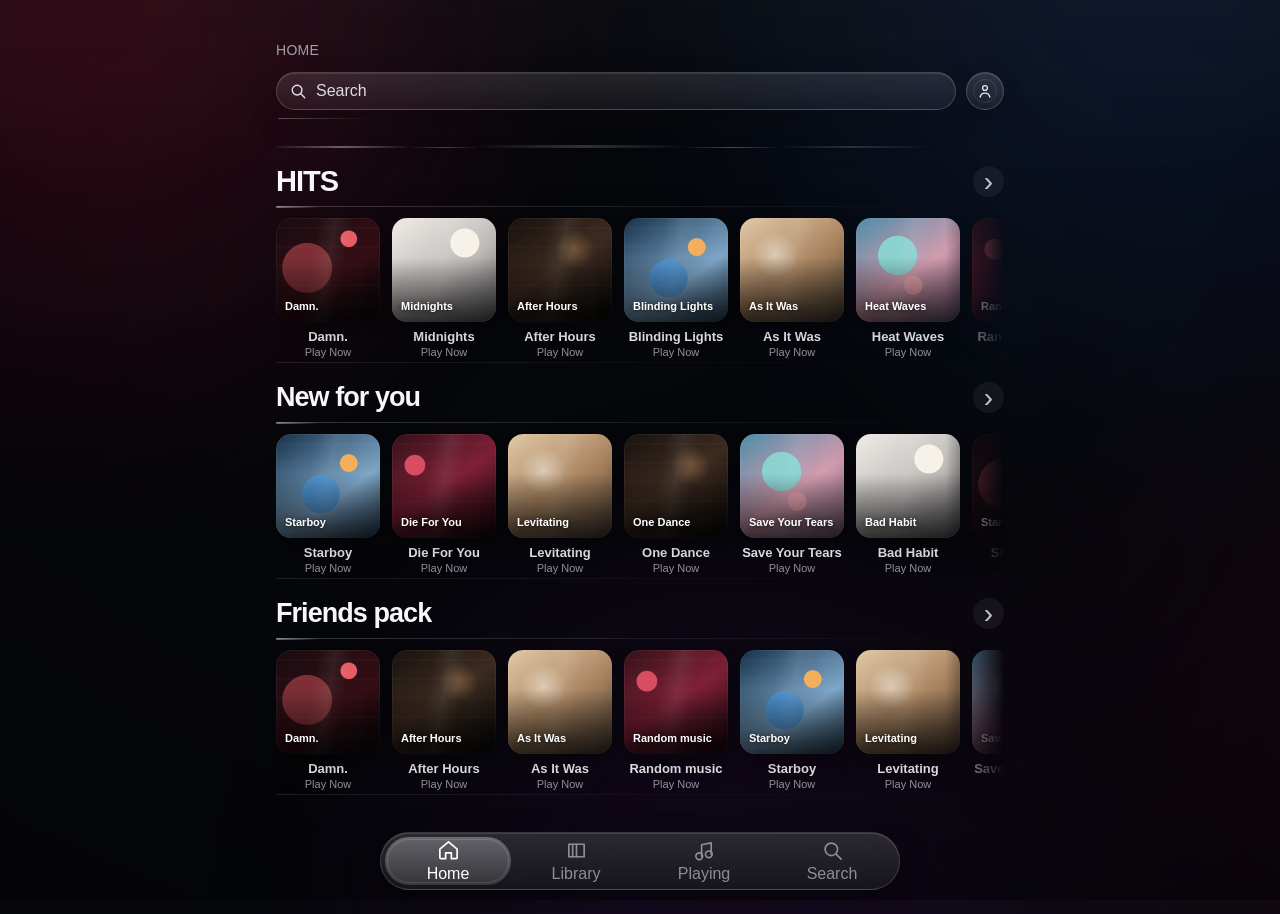
==== commit ca36b3a2: "Add Library to main navigation" ====
--- a/index.html
+++ b/index.html
@@ -11,53 +11,27 @@
   <main class="app">
     <section class="page page-home active">
       <div class="page-title">HOME</div>
-
       <div class="search-row">
         <a class="search-box" href="search.html" aria-label="Open search">
-          <svg viewBox="0 0 24 24" aria-hidden="true"><circle cx="10.8" cy="10.8" r="6.5"/><path d="m16 16 5 5"/></svg>
-          <span>Search</span>
+          <svg viewBox="0 0 24 24"><circle cx="10.8" cy="10.8" r="6.5"/><path d="m16 16 5 5"/></svg><span>Search</span>
         </a>
-        <button class="round-btn" aria-label="Profile">
-          <svg viewBox="0 0 24 24"><circle cx="12" cy="8" r="3.2"/><path d="M5.5 20c.8-3.4 3-5.2 6.5-5.2s5.7 1.8 6.5 5.2"/></svg>
-        </button>
+        <button class="round-btn" aria-label="Profile"><svg viewBox="0 0 24 24"><circle cx="12" cy="8" r="3.2"/><path d="M5.5 20c.8-3.4 3-5.2 6.5-5.2s5.7 1.8 6.5 5.2"/></svg></button>
       </div>
-
-      <div class="home-accent-lines" aria-hidden="true">
-        <span></span><span></span><span></span><span></span><span></span>
-      </div>
-
-      <div class="section-heading">
-        <h1>HITS</h1>
-        <button class="section-arrow" data-section="hits" aria-label="Show more">›</button>
-      </div>
+      <div class="home-accent-lines" aria-hidden="true"><span></span><span></span><span></span><span></span><span></span></div>
+      <div class="section-heading"><h1>HITS</h1><button class="section-arrow" data-section="hits" aria-label="Show more">›</button></div>
       <div class="horizontal-cards" id="hits"></div>
-
-      <div class="section-heading">
-        <h2>New for you</h2>
-        <button class="section-arrow" data-section="newForYou" aria-label="Show more">›</button>
-      </div>
+      <div class="section-heading"><h2>New for you</h2><button class="section-arrow" data-section="newForYou" aria-label="Show more">›</button></div>
       <div class="horizontal-cards" id="newForYou"></div>
-
-      <div class="section-heading">
-        <h2>Friends pack</h2>
-        <button class="section-arrow" data-section="friends" aria-label="Show more">›</button>
-      </div>
+      <div class="section-heading"><h2>Friends pack</h2><button class="section-arrow" data-section="friends" aria-label="Show more">›</button></div>
       <div class="horizontal-cards" id="friends"></div>
     </section>
   </main>
-
   <nav class="mobile-bottom fixed-bottom" aria-label="Main navigation">
-    <a class="selected" href="index.html" data-page-link="home" aria-label="Home">
-      <svg viewBox="0 0 24 24"><path d="M3 10.5 12 3l9 7.5v9a1 1 0 0 1-1 1h-5v-6H9v6H4a1 1 0 0 1-1-1z"/></svg>
-    </a>
-    <a href="player.html" data-page-link="playing" aria-label="Now Playing">
-      <svg viewBox="0 0 24 24"><path d="M9 18V6l10-2v12"/><circle cx="6.5" cy="18" r="3.5"/><circle cx="16.5" cy="16" r="3.5"/></svg>
-    </a>
-    <a href="search.html" data-page-link="search" aria-label="Search">
-      <svg viewBox="0 0 24 24"><circle cx="10.8" cy="10.8" r="6.5"/><path d="m16 16 5 5"/></svg>
-    </a>
+    <a class="selected" href="index.html" data-page-link="home" aria-label="Home"><svg viewBox="0 0 24 24"><path d="M3 10.5 12 3l9 7.5v9a1 1 0 0 1-1 1h-5v-6H9v6H4a1 1 0 0 1-1-1z"/></svg><span>Home</span></a>
+    <a href="library.html" data-page-link="library" aria-label="Library"><svg viewBox="0 0 24 24"><path d="M4 5.5h16v13H4z"/><path d="M8 5.5v13M12 5.5v13"/></svg><span>Library</span></a>
+    <a href="player.html" data-page-link="playing" aria-label="Now Playing"><svg viewBox="0 0 24 24"><path d="M9 18V6l10-2v12"/><circle cx="6.5" cy="18" r="3.5"/><circle cx="16.5" cy="16" r="3.5"/></svg><span>Playing</span></a>
+    <a href="search.html" data-page-link="search" aria-label="Search"><svg viewBox="0 0 24 24"><circle cx="10.8" cy="10.8" r="6.5"/><path d="m16 16 5 5"/></svg><span>Search</span></a>
   </nav>
-
   <script src="app.js"></script>
 </body>
 </html>
--- a/style.css
+++ b/style.css
@@ -90,3 +90,306 @@
   .app{padding-top:42px}
   .fixed-bottom{width:min(calc(100% - 32px),520px)}
 }
+
+/* === Extra home details: stripes, separators and glass depth === */
+.page-home{
+  overflow:visible;
+}
+.home-accent-lines{
+  height:24px;
+  display:flex;
+  align-items:flex-end;
+  gap:4px;
+  margin:2px 0 10px;
+  opacity:.72;
+  pointer-events:none;
+}
+.home-accent-lines span{
+  display:block;
+  height:2px;
+  border-radius:999px;
+  background:linear-gradient(90deg,rgba(255,255,255,.06),rgba(255,255,255,.5),rgba(255,255,255,.06));
+  box-shadow:0 0 10px rgba(150,160,255,.12);
+}
+.home-accent-lines span:nth-child(1){width:18%}
+.home-accent-lines span:nth-child(2){width:9%;height:1px;opacity:.7}
+.home-accent-lines span:nth-child(3){width:28%;height:3px;opacity:.5}
+.home-accent-lines span:nth-child(4){width:12%;height:1px;opacity:.8}
+.home-accent-lines span:nth-child(5){width:20%;height:2px;opacity:.42}
+
+.section-heading{
+  position:relative;
+  padding-bottom:10px;
+}
+.section-heading:after{
+  content:"";
+  position:absolute;
+  left:0;
+  right:44px;
+  bottom:0;
+  height:1px;
+  background:linear-gradient(90deg,
+    rgba(255,255,255,.20) 0%,
+    rgba(255,255,255,.09) 52%,
+    transparent 100%);
+}
+.section-heading:before{
+  content:"";
+  position:absolute;
+  left:0;
+  bottom:-1px;
+  width:44px;
+  height:2px;
+  border-radius:999px;
+  background:linear-gradient(90deg,rgba(255,255,255,.42),rgba(255,255,255,0));
+  filter:blur(.2px);
+}
+.horizontal-cards{
+  position:relative;
+}
+.horizontal-cards:after{
+  content:"";
+  position:absolute;
+  left:1px;
+  right:6%;
+  bottom:1px;
+  height:1px;
+  background:linear-gradient(90deg,rgba(255,255,255,.10),rgba(255,255,255,.035),transparent);
+  pointer-events:none;
+}
+.music-card{
+  position:relative;
+}
+.music-card:before{
+  content:"";
+  position:absolute;
+  left:15%;
+  right:15%;
+  bottom:-8px;
+  height:1px;
+  background:linear-gradient(90deg,transparent,rgba(255,255,255,.09),transparent);
+  pointer-events:none;
+}
+.album-art{
+  transition:transform .18s ease,box-shadow .18s ease,filter .18s ease;
+}
+.music-card:hover .album-art{
+  transform:translateY(-2px);
+  box-shadow:
+    0 16px 30px rgba(0,0,0,.38),
+    inset 0 1px 0 rgba(255,255,255,.11),
+    0 0 0 1px rgba(255,255,255,.045);
+  filter:saturate(1.08);
+}
+.album-art:before{
+  background:
+    linear-gradient(100deg,transparent 35%,rgba(255,255,255,.07) 49%,transparent 63%),
+    repeating-linear-gradient(0deg,transparent 0 17px,rgba(255,255,255,.025) 18px 19px);
+  mix-blend-mode:screen;
+}
+.search-row{
+  position:relative;
+}
+.search-row:after{
+  content:"";
+  position:absolute;
+  left:2px;
+  bottom:-9px;
+  width:92px;
+  height:1px;
+  border-radius:999px;
+  background:linear-gradient(90deg,rgba(255,255,255,.28),transparent);
+}
+.page-home .round-btn{
+  position:relative;
+  overflow:hidden;
+}
+.page-home .round-btn:after{
+  content:"";
+  position:absolute;
+  inset:6px;
+  border-radius:50%;
+  border:1px solid rgba(255,255,255,.10);
+}
+@media(max-width:430px){
+  .home-accent-lines{
+    margin-top:0;
+    margin-bottom:8px;
+  }
+  .section-heading{
+    padding-bottom:8px;
+  }
+}
+
+/* === Micro-interactions === */
+html{scroll-behavior:smooth}
+body{touch-action:manipulation}
+button,a,.music-card,.search-box,.stem,.playlist,.section-arrow{ -webkit-tap-highlight-color:transparent; }
+
+@keyframes softPop{
+  0%{transform:scale(.96);opacity:.65}
+  100%{transform:scale(1);opacity:1}
+}
+@keyframes rippleOut{
+  from{transform:translate(-50%,-50%) scale(.2);opacity:.42}
+  to{transform:translate(-50%,-50%) scale(2.3);opacity:0}
+}
+@keyframes navBreathe{
+  0%,100%{box-shadow:inset 0 1px 5px rgba(255,255,255,.11)}
+  50%{box-shadow:inset 0 1px 7px rgba(255,255,255,.18),0 0 18px rgba(145,150,175,.07)}
+}
+@keyframes playPulse{
+  0%,100%{transform:scale(1);box-shadow:0 0 0 0 rgba(157,183,210,0),inset 0 1px 0 rgba(255,255,255,.12)}
+  50%{transform:scale(1.045);box-shadow:0 0 0 7px rgba(157,183,210,.025),0 8px 26px rgba(82,111,145,.13),inset 0 1px 0 rgba(255,255,255,.18)}
+}
+@keyframes stemOn{
+  0%{transform:scale(.96)}
+  65%{transform:scale(1.025)}
+  100%{transform:scale(1)}
+}
+@keyframes waveFloat{
+  0%,100%{transform:scaleY(.78);opacity:.72}
+  50%{transform:scaleY(1.08);opacity:1}
+}
+@keyframes resultIn{
+  from{opacity:0;transform:translateY(7px)}
+  to{opacity:1;transform:translateY(0)}
+}
+@keyframes shimmer{
+  0%{transform:translateX(-130%) skewX(-18deg);opacity:0}
+  18%{opacity:.25}
+  55%{opacity:.08}
+  100%{transform:translateX(190%) skewX(-18deg);opacity:0}
+}
+
+.ripple{
+  position:fixed;
+  width:18px;
+  height:18px;
+  border-radius:50%;
+  pointer-events:none;
+  z-index:5000;
+  background:rgba(255,255,255,.34);
+  animation:rippleOut .48s cubic-bezier(.2,.8,.3,1) forwards;
+}
+
+.search-box{
+  transition:transform .18s ease,border-color .18s ease,box-shadow .22s ease,background .22s ease;
+}
+.search-box:active{transform:scale(.992)}
+.search-box:focus-within{transform:translateY(-1px)}
+
+.round-btn,.section-arrow,.transport button,.more-btn,.back-btn{
+  transition:transform .16s ease,filter .16s ease,background .16s ease;
+}
+.round-btn:hover,.section-arrow:hover{filter:brightness(1.08)}
+.round-btn:active,.section-arrow:active,.transport button:active,.more-btn:active,.back-btn:active{transform:scale(.9)}
+
+.section-arrow:active{transform:translateX(2px) scale(.9)}
+
+.music-card{
+  transition:transform .2s cubic-bezier(.2,.75,.25,1),opacity .2s ease;
+}
+.music-card:active{transform:scale(.955) translateY(1px)}
+.music-card .album-art{
+  transition:transform .24s cubic-bezier(.2,.75,.25,1),box-shadow .24s ease,filter .2s ease;
+}
+.music-card:active .album-art{
+  transform:scale(.965);
+  filter:brightness(.95);
+}
+.album-art::marker{display:none}
+
+.mobile-bottom a{
+  transition:transform .18s cubic-bezier(.2,.8,.25,1),color .18s ease,background .18s ease;
+}
+.mobile-bottom a:active{transform:scale(.86)}
+.mobile-bottom a.selected{animation:navBreathe 2.8s ease-in-out infinite}
+
+.result{
+  transition:transform .18s ease,background .18s ease,opacity .18s ease;
+}
+.result:active{transform:scale(.985);background:rgba(255,255,255,.08)}
+.result:nth-child(1){animation:resultIn .32s .03s both ease}
+.result:nth-child(2){animation:resultIn .32s .07s both ease}
+.result:nth-child(3){animation:resultIn .32s .11s both ease}
+.result:nth-child(4){animation:resultIn .32s .15s both ease}
+.result:nth-child(5){animation:resultIn .32s .19s both ease}
+.result:nth-child(6){animation:resultIn .32s .23s both ease}
+.result:nth-child(7){animation:resultIn .32s .27s both ease}
+.result:nth-child(8){animation:resultIn .32s .31s both ease}
+
+.playlist{
+  transition:transform .18s ease,background .18s ease;
+}
+.playlist:active{transform:scale(.985);background:rgba(255,255,255,.07)}
+
+.play-main{
+  transition:transform .18s cubic-bezier(.2,.8,.25,1),box-shadow .22s ease,background .18s ease!important;
+}
+.play-main:active{transform:scale(.91)}
+.play-main.is-playing{
+  animation:playPulse 1.8s ease-in-out infinite;
+}
+.play-main.is-playing .pause-icon{
+  animation:softPop .18s ease both;
+}
+.play-main:not(.is-playing) .play-icon{
+  animation:softPop .18s ease both;
+}
+
+.wave span,.mini-wave span{
+  transform-origin:center;
+  animation:waveFloat 1.25s ease-in-out infinite;
+}
+.wave span:nth-child(2){animation-delay:.08s}
+.wave span:nth-child(3){animation-delay:.16s}
+.wave span:nth-child(4){animation-delay:.24s}
+.wave span:nth-child(5){animation-delay:.32s}
+.wave span:nth-child(6){animation-delay:.40s}
+.wave span:nth-child(7){animation-delay:.48s}
+.wave span:nth-child(8){animation-delay:.56s}
+.wave span:nth-child(9){animation-delay:.64s}
+.mini-wave span:nth-child(2){animation-delay:.08s}
+.mini-wave span:nth-child(3){animation-delay:.16s}
+.mini-wave span:nth-child(4){animation-delay:.24s}
+.mini-wave span:nth-child(5){animation-delay:.32s}
+.mini-wave span:nth-child(6){animation-delay:.40s}
+.mini-wave span:nth-child(7){animation-delay:.48s}
+
+.stem{
+  transition:transform .18s cubic-bezier(.2,.8,.25,1),background .22s ease,box-shadow .22s ease,color .18s ease;
+}
+.stem:active{transform:scale(.94)}
+.stem.active{animation:stemOn .24s ease both}
+.stem:hover{filter:brightness(1.045)}
+
+.hero-art{
+  overflow:hidden;
+}
+.hero-art::after{
+  content:"";
+  position:absolute;
+  top:0;
+  bottom:0;
+  left:0;
+  width:45%;
+  background:linear-gradient(90deg,transparent,rgba(255,255,255,.10),transparent);
+  transform:translateX(-130%) skewX(-18deg);
+  animation:shimmer 5.8s 1.2s ease-in-out infinite;
+  pointer-events:none;
+}
+
+body[data-page="playing"] .hero-art{
+  transition:transform .35s cubic-bezier(.2,.8,.25,1),box-shadow .3s ease;
+}
+body[data-page="playing"] .hero-art:active{transform:scale(.992)}
+
+@media(prefers-reduced-motion:reduce){
+  *,*::before,*::after{
+    animation-duration:.001ms!important;
+    animation-iteration-count:1!important;
+    scroll-behavior:auto!important;
+    transition-duration:.001ms!important;
+  }
+}
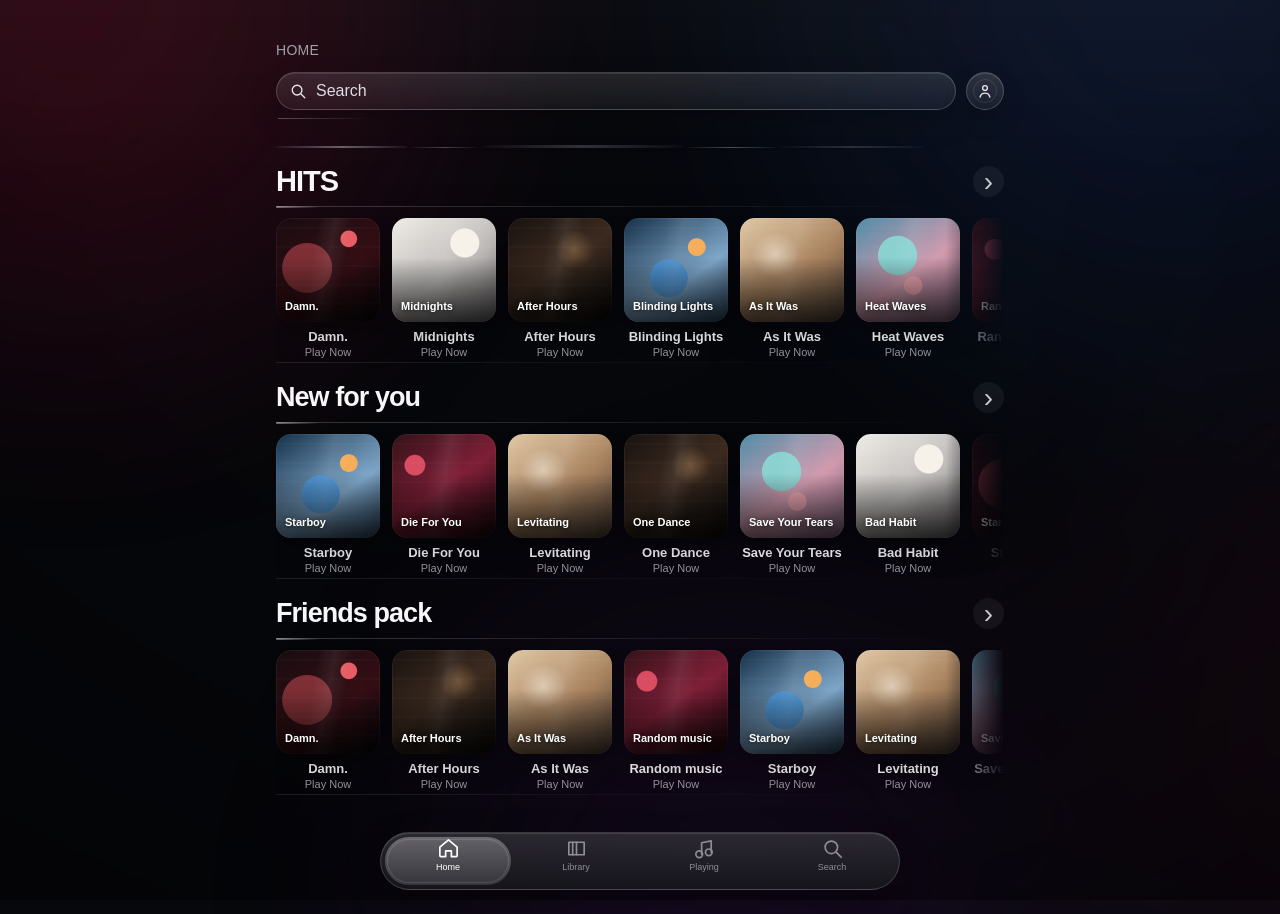
==== commit cebc311d: "Add labeled Apple Music style bottom navigation" ====
--- a/index.html
+++ b/index.html
@@ -1,37 +1 @@
-<!DOCTYPE html>
-<html lang="en">
-<head>
-  <meta charset="UTF-8">
-  <meta name="viewport" content="width=device-width, initial-scale=1.0">
-  <meta name="theme-color" content="#08090d">
-  <title>Home — Mobile Music</title>
-  <link rel="stylesheet" href="style.css">
-</head>
-<body data-page="home">
-  <main class="app">
-    <section class="page page-home active">
-      <div class="page-title">HOME</div>
-      <div class="search-row">
-        <a class="search-box" href="search.html" aria-label="Open search">
-          <svg viewBox="0 0 24 24"><circle cx="10.8" cy="10.8" r="6.5"/><path d="m16 16 5 5"/></svg><span>Search</span>
-        </a>
-        <button class="round-btn" aria-label="Profile"><svg viewBox="0 0 24 24"><circle cx="12" cy="8" r="3.2"/><path d="M5.5 20c.8-3.4 3-5.2 6.5-5.2s5.7 1.8 6.5 5.2"/></svg></button>
-      </div>
-      <div class="home-accent-lines" aria-hidden="true"><span></span><span></span><span></span><span></span><span></span></div>
-      <div class="section-heading"><h1>HITS</h1><button class="section-arrow" data-section="hits" aria-label="Show more">›</button></div>
-      <div class="horizontal-cards" id="hits"></div>
-      <div class="section-heading"><h2>New for you</h2><button class="section-arrow" data-section="newForYou" aria-label="Show more">›</button></div>
-      <div class="horizontal-cards" id="newForYou"></div>
-      <div class="section-heading"><h2>Friends pack</h2><button class="section-arrow" data-section="friends" aria-label="Show more">›</button></div>
-      <div class="horizontal-cards" id="friends"></div>
-    </section>
-  </main>
-  <nav class="mobile-bottom fixed-bottom" aria-label="Main navigation">
-    <a class="selected" href="index.html" data-page-link="home" aria-label="Home"><svg viewBox="0 0 24 24"><path d="M3 10.5 12 3l9 7.5v9a1 1 0 0 1-1 1h-5v-6H9v6H4a1 1 0 0 1-1-1z"/></svg><span>Home</span></a>
-    <a href="library.html" data-page-link="library" aria-label="Library"><svg viewBox="0 0 24 24"><path d="M4 5.5h16v13H4z"/><path d="M8 5.5v13M12 5.5v13"/></svg><span>Library</span></a>
-    <a href="player.html" data-page-link="playing" aria-label="Now Playing"><svg viewBox="0 0 24 24"><path d="M9 18V6l10-2v12"/><circle cx="6.5" cy="18" r="3.5"/><circle cx="16.5" cy="16" r="3.5"/></svg><span>Playing</span></a>
-    <a href="search.html" data-page-link="search" aria-label="Search"><svg viewBox="0 0 24 24"><circle cx="10.8" cy="10.8" r="6.5"/><path d="m16 16 5 5"/></svg><span>Search</span></a>
-  </nav>
-  <script src="app.js"></script>
-</body>
-</html>+<!DOCTYPE html><html lang="en"><head><meta charset="UTF-8"><meta name="viewport" content="width=device-width, initial-scale=1.0"><meta name="theme-color" content="#08090d"><title>Home — Mobile Music</title><link rel="stylesheet" href="style.css"><style>.mobile-bottom a{grid-template-rows:22px 13px;gap:2px}.mobile-bottom a span{font-size:9px;line-height:11px;display:block}.mobile-bottom a svg{grid-row:1}.mobile-bottom a span{grid-row:2}</style></head><body data-page="home"><main class="app"><section class="page page-home active"><div class="page-title">HOME</div><div class="search-row"><a class="search-box" href="search.html" aria-label="Open search"><svg viewBox="0 0 24 24"><circle cx="10.8" cy="10.8" r="6.5"/><path d="m16 16 5 5"/></svg><span>Search</span></a><button class="round-btn" aria-label="Profile"><svg viewBox="0 0 24 24"><circle cx="12" cy="8" r="3.2"/><path d="M5.5 20c.8-3.4 3-5.2 6.5-5.2s5.7 1.8 6.5 5.2"/></svg></button></div><div class="home-accent-lines" aria-hidden="true"><span></span><span></span><span></span><span></span><span></span></div><div class="section-heading"><h1>HITS</h1><button class="section-arrow" data-section="hits" aria-label="Show more">›</button></div><div class="horizontal-cards" id="hits"></div><div class="section-heading"><h2>New for you</h2><button class="section-arrow" data-section="newForYou" aria-label="Show more">›</button></div><div class="horizontal-cards" id="newForYou"></div><div class="section-heading"><h2>Friends pack</h2><button class="section-arrow" data-section="friends" aria-label="Show more">›</button></div><div class="horizontal-cards" id="friends"></div></section></main><nav class="mobile-bottom fixed-bottom" aria-label="Main navigation"><a class="selected" href="index.html" data-page-link="home" aria-label="Home"><svg viewBox="0 0 24 24"><path d="M3 10.5 12 3l9 7.5v9a1 1 0 0 1-1 1h-5v-6H9v6H4a1 1 0 0 1-1-1z"/></svg><span>Home</span></a><a href="library.html" data-page-link="library" aria-label="Library"><svg viewBox="0 0 24 24"><path d="M4 5.5h16v13H4z"/><path d="M8 5.5v13M12 5.5v13"/></svg><span>Library</span></a><a href="player.html" data-page-link="playing" aria-label="Now Playing"><svg viewBox="0 0 24 24"><path d="M9 18V6l10-2v12"/><circle cx="6.5" cy="18" r="3.5"/><circle cx="16.5" cy="16" r="3.5"/></svg><span>Playing</span></a><a href="search.html" data-page-link="search" aria-label="Search"><svg viewBox="0 0 24 24"><circle cx="10.8" cy="10.8" r="6.5"/><path d="m16 16 5 5"/></svg><span>Search</span></a></nav><script src="app.js"></script></body></html>
